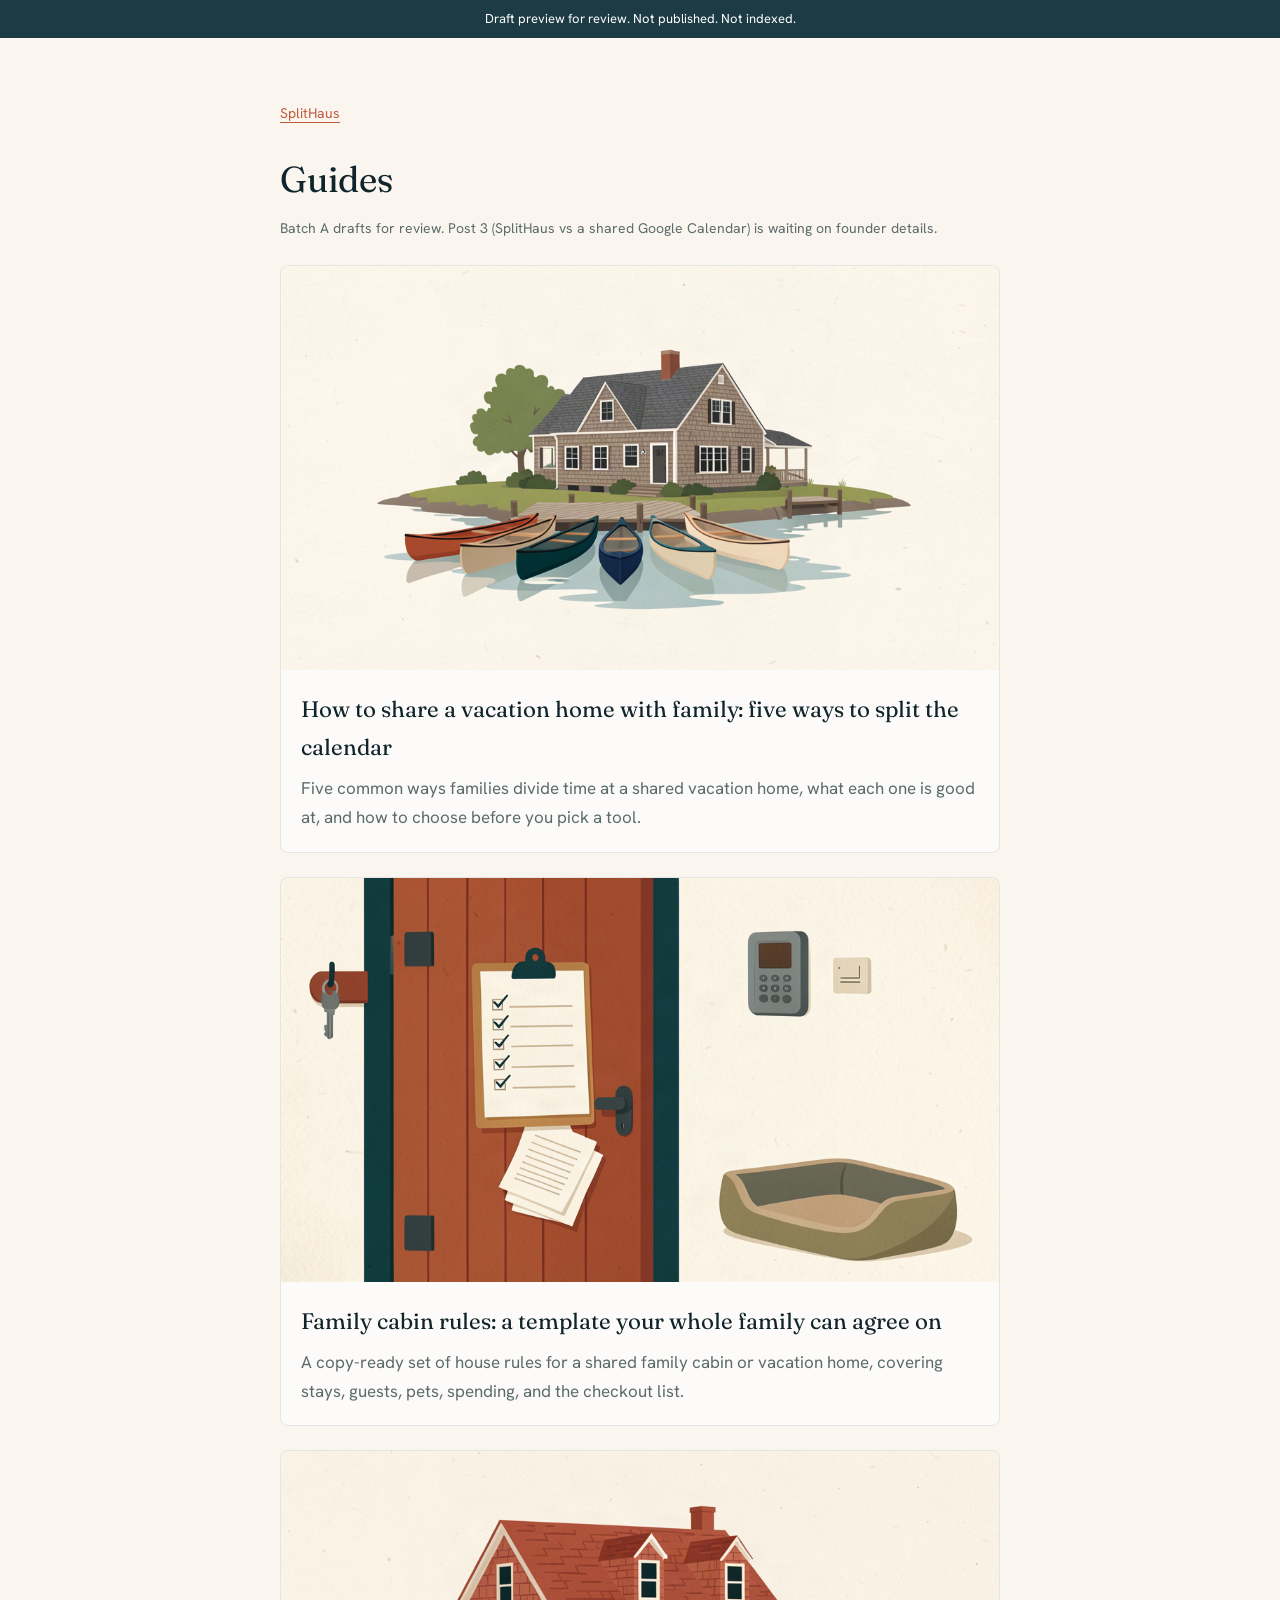
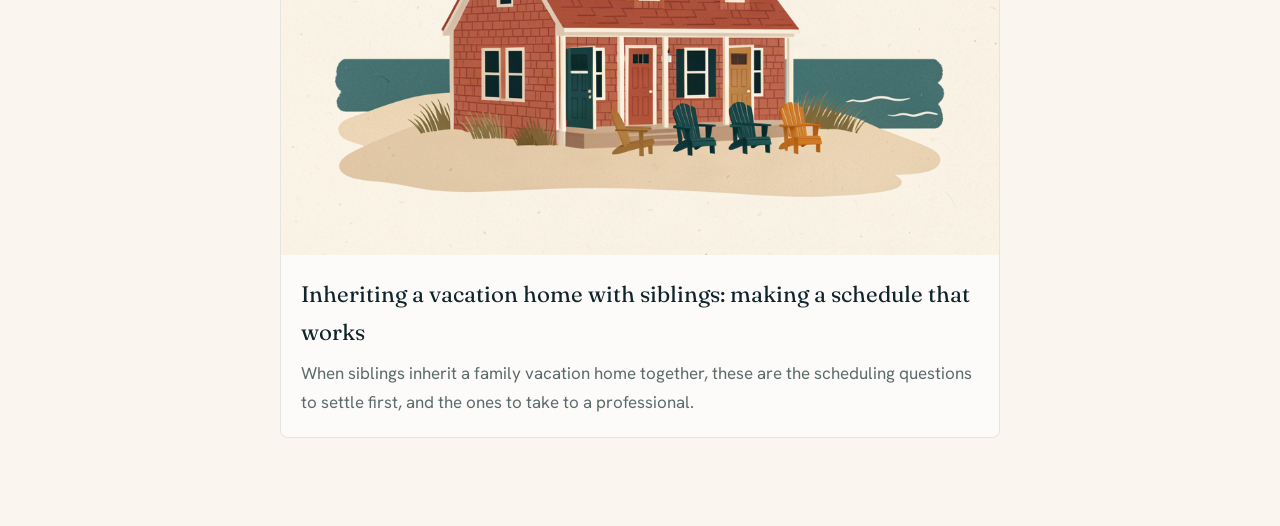
==== index.html @ 4cf1fadf "Replace hero image on post 1: lake house with canoes, no color grid" ====
<!doctype html><html lang="en"><head><meta charset="utf-8"><meta name="viewport" content="width=device-width,initial-scale=1">
<title>SplitHaus Guides (index) | draft preview</title><meta name="description" content="Draft preview of SplitHaus guides."><meta name="robots" content="noindex,nofollow"><link rel="preconnect" href="https://fonts.googleapis.com"><link href="https://fonts.googleapis.com/css2?family=Fraunces:opsz@9..144&family=Hanken+Grotesk:wght@400;600&display=swap" rel="stylesheet"><link rel="stylesheet" href="style.css"></head>
<body><div class="banner">Draft preview for review. Not published. Not indexed.</div><main class="wrap"><nav class="crumb"><a href="https://www.splithaus.com/">SplitHaus</a></nav><h1>Guides</h1><p class="meta">Batch A drafts for review. Post 3 (SplitHaus vs a shared Google Calendar) is waiting on founder details.</p><a class="card" href="how-to-share-a-vacation-home-with-family/"><img src="images/share.png" alt="A lake house with a dock and canoes on calm water"><div><h2>How to share a vacation home with family: five ways to split the calendar</h2><p>Five common ways families divide time at a shared vacation home, what each one is good at, and how to choose before you pick a tool.</p></div></a><a class="card" href="family-cabin-rules-template/"><img src="images/rules.png" alt="A cabin door with a checklist, a key, and a pet bed"><div><h2>Family cabin rules: a template your whole family can agree on</h2><p>A copy-ready set of house rules for a shared family cabin or vacation home, covering stays, guests, pets, spending, and the checkout list.</p></div></a><a class="card" href="inheriting-a-vacation-home-with-siblings/"><img src="images/siblings.png" alt="A beach house with three doors and a row of chairs facing the sea"><div><h2>Inheriting a vacation home with siblings: making a schedule that works</h2><p>When siblings inherit a family vacation home together, these are the scheduling questions to settle first, and the ones to take to a professional.</p></div></a></main></body></html>
---- style.css ----
:root{--cream:#faf6ef;--navy:#10242b;--teal:#1c3b44;--terra:#c05c3e;--sand:#d8cab0;--muted:#5b6b6b}
*{box-sizing:border-box}body{margin:0;background:var(--cream);color:var(--navy);font:17px/1.7 "Hanken Grotesk",-apple-system,BlinkMacSystemFont,"Segoe UI",sans-serif}
.banner{background:var(--teal);color:#fff;font-size:13px;text-align:center;padding:8px 12px}
.wrap{max-width:48rem;margin:0 auto;padding:64px 24px}
a{color:var(--terra);text-underline-offset:4px}a:hover{color:#d4775b}
nav.crumb{font-size:14px;margin-bottom:32px}nav.crumb span{margin:0 8px;color:var(--muted)}
h1{font-family:"Fraunces",Georgia,serif;font-weight:400;font-size:2.25rem;line-height:1.2;margin:0}
.meta{margin-top:16px;font-size:14px;color:var(--muted)}
figure{margin:32px 0}figure img{width:100%;height:auto;border-radius:8px;display:block}
.short{margin:0 0 40px;border:1px solid rgba(16,36,43,.1);background:rgba(255,255,255,.6);border-radius:8px;padding:20px}
.short p.l{margin:0;font-size:13px;font-weight:600;letter-spacing:.05em;text-transform:uppercase;color:var(--muted)}.short p.a{margin:8px 0 0}
.body{color:var(--muted)}.body h2{font-family:"Fraunces",Georgia,serif;font-weight:400;color:var(--navy);font-size:1.6rem;margin:48px 0 12px}
.body h3{color:var(--navy);font-size:1.15rem;margin:32px 0 8px}.body strong{color:var(--navy)}
table{border-collapse:collapse;width:100%;font-size:15px;margin:24px 0}th,td{border-bottom:1px solid rgba(16,36,43,.12);padding:10px 8px;text-align:left;vertical-align:top}th{color:var(--navy)}
footer{margin-top:64px;border-top:1px solid rgba(16,36,43,.1);padding-top:24px;font-size:14px}
.card{display:block;border:1px solid rgba(16,36,43,.1);background:rgba(255,255,255,.6);border-radius:8px;padding:0;margin:24px 0;text-decoration:none;color:var(--navy);overflow:hidden}
.card img{width:100%;display:block}.card div{padding:20px}.card h2{font-family:"Fraunces",Georgia,serif;font-weight:400;margin:0 0 8px;font-size:1.4rem}.card p{margin:0;color:var(--muted)}
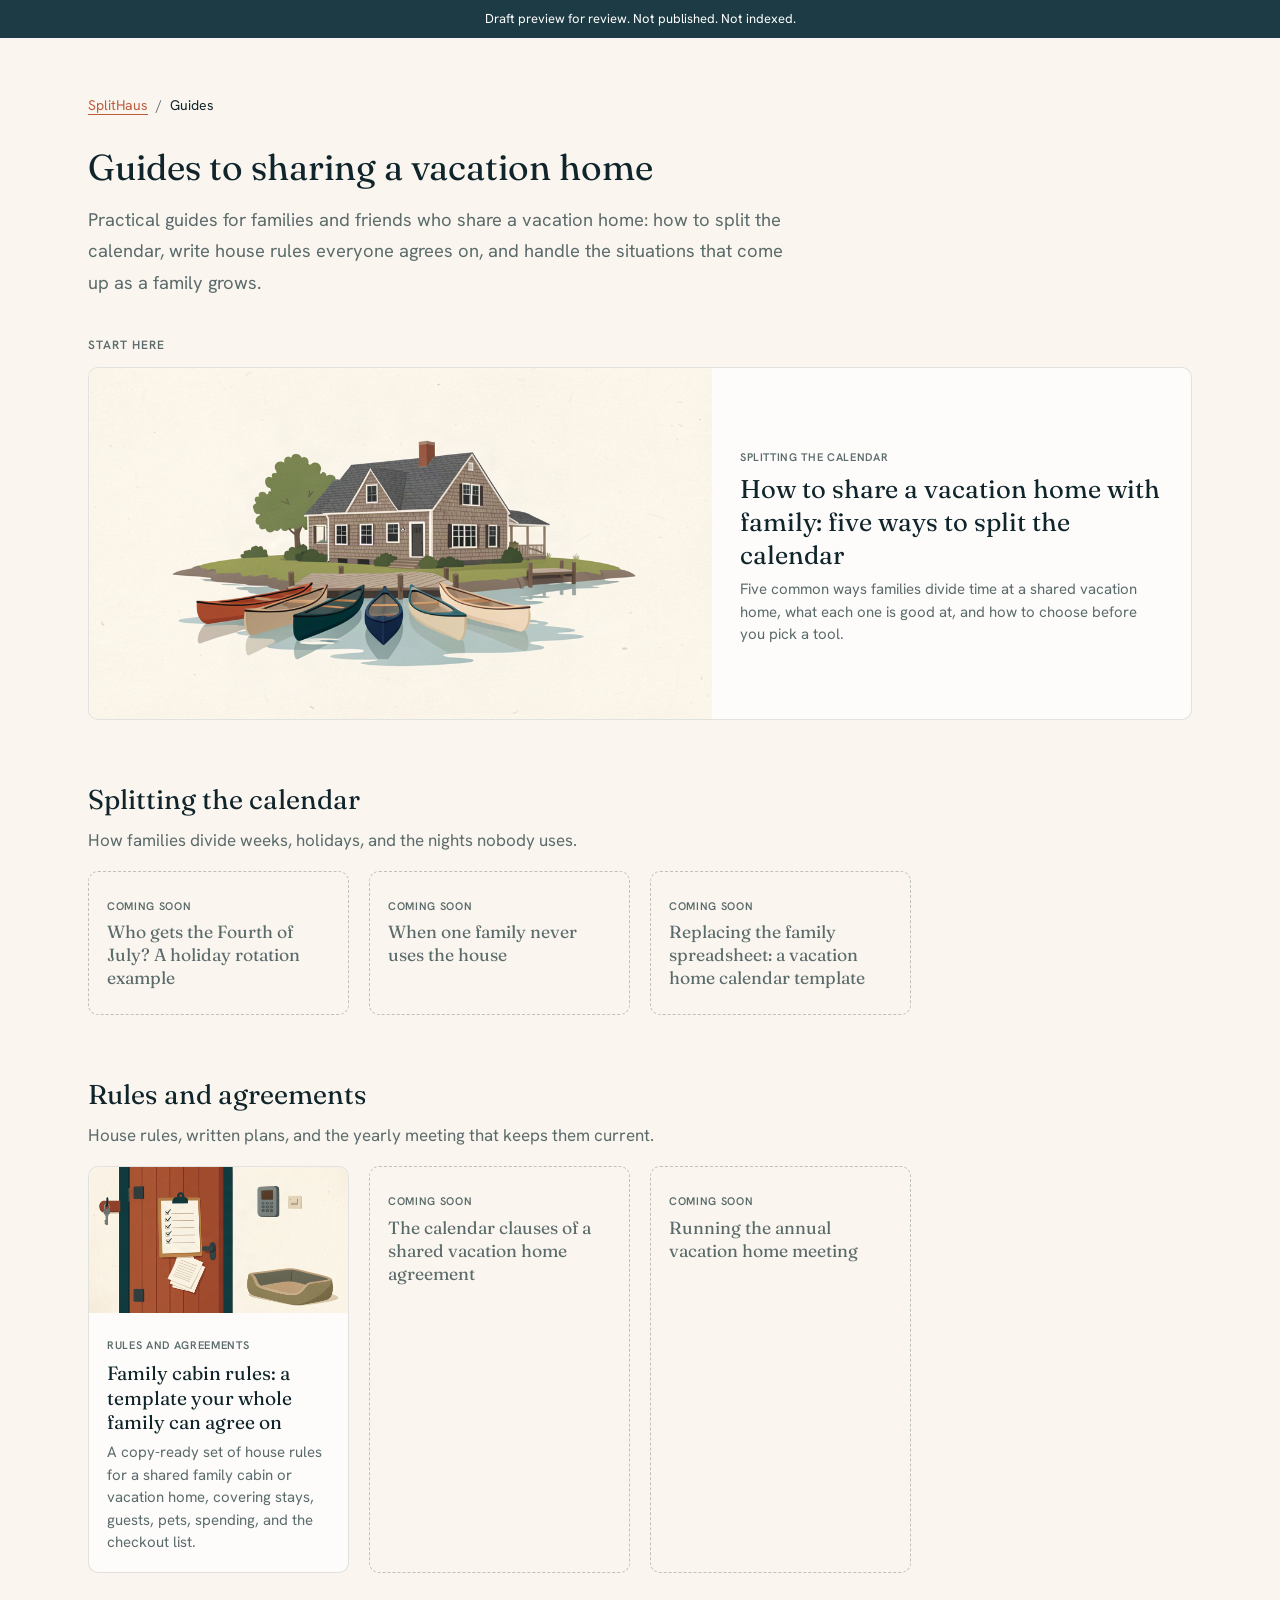
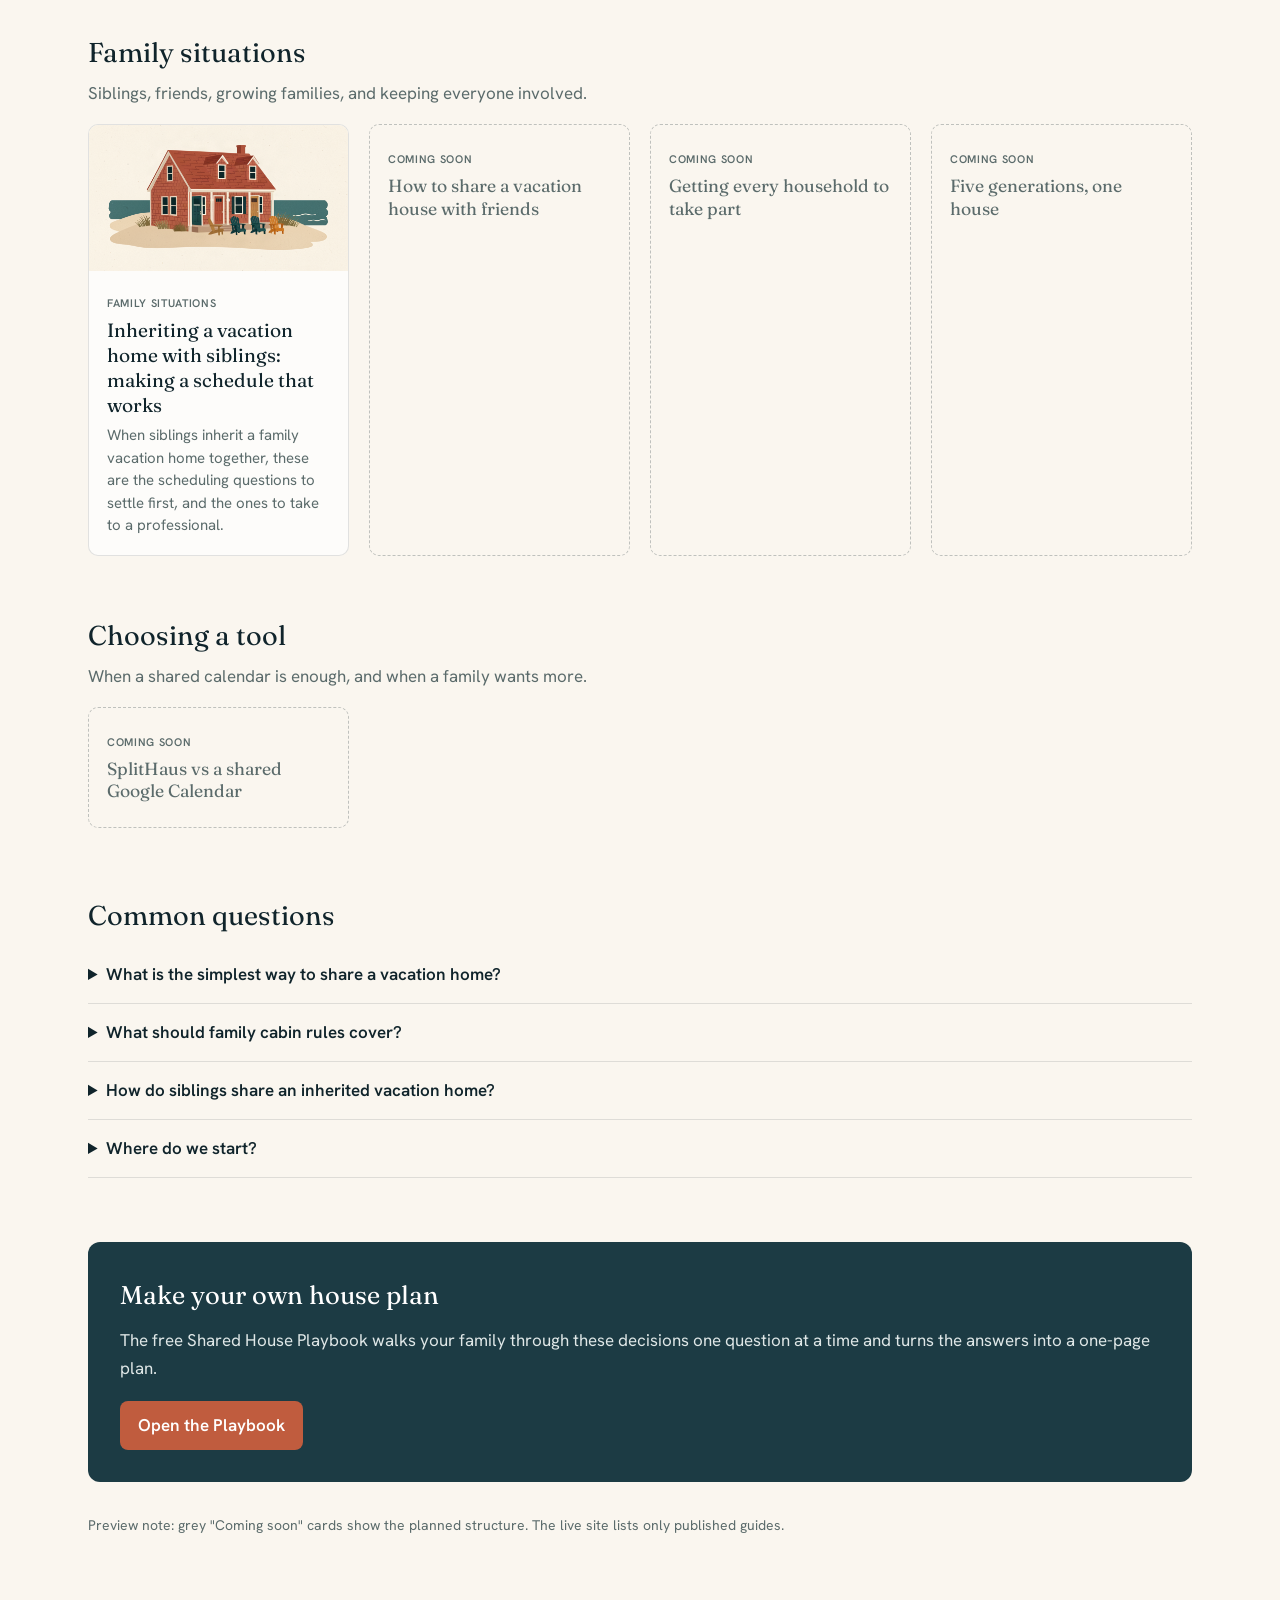
==== commit f6f2b922: "Guides hub layout: start here, topic card grids, FAQ, CTA; article TOC and related guides" ====
--- a/index.html
+++ b/index.html
@@ -1,3 +1 @@
-<!doctype html><html lang="en"><head><meta charset="utf-8"><meta name="viewport" content="width=device-width,initial-scale=1">
-<title>SplitHaus Guides (index) | draft preview</title><meta name="description" content="Draft preview of SplitHaus guides."><meta name="robots" content="noindex,nofollow"><link rel="preconnect" href="https://fonts.googleapis.com"><link href="https://fonts.googleapis.com/css2?family=Fraunces:opsz@9..144&family=Hanken+Grotesk:wght@400;600&display=swap" rel="stylesheet"><link rel="stylesheet" href="style.css"></head>
-<body><div class="banner">Draft preview for review. Not published. Not indexed.</div><main class="wrap"><nav class="crumb"><a href="https://www.splithaus.com/">SplitHaus</a></nav><h1>Guides</h1><p class="meta">Batch A drafts for review. Post 3 (SplitHaus vs a shared Google Calendar) is waiting on founder details.</p><a class="card" href="how-to-share-a-vacation-home-with-family/"><img src="images/share.png" alt="A lake house with a dock and canoes on calm water"><div><h2>How to share a vacation home with family: five ways to split the calendar</h2><p>Five common ways families divide time at a shared vacation home, what each one is good at, and how to choose before you pick a tool.</p></div></a><a class="card" href="family-cabin-rules-template/"><img src="images/rules.png" alt="A cabin door with a checklist, a key, and a pet bed"><div><h2>Family cabin rules: a template your whole family can agree on</h2><p>A copy-ready set of house rules for a shared family cabin or vacation home, covering stays, guests, pets, spending, and the checkout list.</p></div></a><a class="card" href="inheriting-a-vacation-home-with-siblings/"><img src="images/siblings.png" alt="A beach house with three doors and a row of chairs facing the sea"><div><h2>Inheriting a vacation home with siblings: making a schedule that works</h2><p>When siblings inherit a family vacation home together, these are the scheduling questions to settle first, and the ones to take to a professional.</p></div></a></main></body></html>+<!doctype html><html lang="en"><head><meta charset="utf-8"><meta name="viewport" content="width=device-width,initial-scale=1"><title>Guides to sharing a vacation home | SplitHaus</title><meta name="description" content="Practical guides for families who share a vacation home: splitting the calendar, house rules, and family situations."><meta name="robots" content="noindex,nofollow"><link rel="preconnect" href="https://fonts.googleapis.com"><link href="https://fonts.googleapis.com/css2?family=Fraunces:opsz@9..144&family=Hanken+Grotesk:wght@400;600&display=swap" rel="stylesheet"><link rel="stylesheet" href="style.css"></head><body><div class="banner">Draft preview for review. Not published. Not indexed.</div><main class="wrap wide"><nav class="crumb" aria-label="Breadcrumb"><a href="https://www.splithaus.com/">SplitHaus</a><span>/</span>Guides</nav><h1>Guides to sharing a vacation home</h1><p class="lead">Practical guides for families and friends who share a vacation home: how to split the calendar, write house rules everyone agrees on, and handle the situations that come up as a family grows.</p><section class="topic" style="margin-top:36px"><p class="label">Start here</p><a class="card feature" href="how-to-share-a-vacation-home-with-family/"><img src="images/share.png" alt="A lake house with a dock and canoes on calm water" loading="lazy"><div class="t"><span class="pill">Splitting the calendar</span><h3>How to share a vacation home with family: five ways to split the calendar</h3><p>Five common ways families divide time at a shared vacation home, what each one is good at, and how to choose before you pick a tool.</p></div></a></section><section class="topic" id="calendar"><h2>Splitting the calendar</h2><p class="d">How families divide weeks, holidays, and the nights nobody uses.</p><div class="grid"><div class="card soon"><div class="t"><span class="pill">Coming soon</span><h3>Who gets the Fourth of July? A holiday rotation example</h3></div></div><div class="card soon"><div class="t"><span class="pill">Coming soon</span><h3>When one family never uses the house</h3></div></div><div class="card soon"><div class="t"><span class="pill">Coming soon</span><h3>Replacing the family spreadsheet: a vacation home calendar template</h3></div></div></div></section><section class="topic" id="rules"><h2>Rules and agreements</h2><p class="d">House rules, written plans, and the yearly meeting that keeps them current.</p><div class="grid"><a class="card" href="family-cabin-rules-template/"><img src="images/rules.png" alt="A cabin door with a checklist, a key, and a pet bed" loading="lazy"><div class="t"><span class="pill">Rules and agreements</span><h3>Family cabin rules: a template your whole family can agree on</h3><p>A copy-ready set of house rules for a shared family cabin or vacation home, covering stays, guests, pets, spending, and the checkout list.</p></div></a><div class="card soon"><div class="t"><span class="pill">Coming soon</span><h3>The calendar clauses of a shared vacation home agreement</h3></div></div><div class="card soon"><div class="t"><span class="pill">Coming soon</span><h3>Running the annual vacation home meeting</h3></div></div></div></section><section class="topic" id="family"><h2>Family situations</h2><p class="d">Siblings, friends, growing families, and keeping everyone involved.</p><div class="grid"><a class="card" href="inheriting-a-vacation-home-with-siblings/"><img src="images/siblings.png" alt="A beach house with three doors and a row of chairs facing the sea" loading="lazy"><div class="t"><span class="pill">Family situations</span><h3>Inheriting a vacation home with siblings: making a schedule that works</h3><p>When siblings inherit a family vacation home together, these are the scheduling questions to settle first, and the ones to take to a professional.</p></div></a><div class="card soon"><div class="t"><span class="pill">Coming soon</span><h3>How to share a vacation house with friends</h3></div></div><div class="card soon"><div class="t"><span class="pill">Coming soon</span><h3>Getting every household to take part</h3></div></div><div class="card soon"><div class="t"><span class="pill">Coming soon</span><h3>Five generations, one house</h3></div></div></div></section><section class="topic" id="tools"><h2>Choosing a tool</h2><p class="d">When a shared calendar is enough, and when a family wants more.</p><div class="grid"><div class="card soon"><div class="t"><span class="pill">Coming soon</span><h3>SplitHaus vs a shared Google Calendar</h3></div></div></div></section><section class="faq"><h2>Common questions</h2><details><summary>What is the simplest way to share a vacation home?</summary><p>For two or three groups, a rotation of equal blocks with a release date for unused time is the easiest to explain and keep track of. <a href="how-to-share-a-vacation-home-with-family/">Five ways to split the calendar</a></p></details><details><summary>What should family cabin rules cover?</summary><p>How many people can stay, guests and pets, what anyone can spend without asking, the checkout list, and how the rules change. <a href="family-cabin-rules-template/">The family cabin rules template</a></p></details><details><summary>How do siblings share an inherited vacation home?</summary><p>Agree who shares it, how much time each household gets, how holidays work, and who looks after the house. Take ownership and tax questions to a professional. <a href="inheriting-a-vacation-home-with-siblings/">Inheriting a vacation home with siblings</a></p></details><details><summary>Where do we start?</summary><p>Answer a few questions together and write the answers down. The free Shared House Playbook walks you through them one at a time. <a href="https://www.splithaus.com/playbook">Open the Shared House Playbook</a></p></details></section><section class="cta"><h2>Make your own house plan</h2><p>The free Shared House Playbook walks your family through these decisions one question at a time and turns the answers into a one-page plan.</p><a class="btn" href="https://www.splithaus.com/playbook">Open the Playbook</a></section><p class="meta" style="margin-top:32px">Preview note: grey "Coming soon" cards show the planned structure. The live site lists only published guides.</p></main></body></html>
--- a/style.css
+++ b/style.css
@@ -1,18 +1,38 @@
 
-:root{--cream:#faf6ef;--navy:#10242b;--teal:#1c3b44;--terra:#c05c3e;--sand:#d8cab0;--muted:#5b6b6b}
+:root{--cream:#faf6ef;--navy:#10242b;--teal:#1c3b44;--terra:#c05c3e;--sand:#d8cab0;--muted:#5b6b6b;--line:rgba(16,36,43,.12)}
 *{box-sizing:border-box}body{margin:0;background:var(--cream);color:var(--navy);font:17px/1.7 "Hanken Grotesk",-apple-system,BlinkMacSystemFont,"Segoe UI",sans-serif}
 .banner{background:var(--teal);color:#fff;font-size:13px;text-align:center;padding:8px 12px}
-.wrap{max-width:48rem;margin:0 auto;padding:64px 24px}
+.wrap{max-width:48rem;margin:0 auto;padding:56px 24px}.wide{max-width:72rem}
 a{color:var(--terra);text-underline-offset:4px}a:hover{color:#d4775b}
-nav.crumb{font-size:14px;margin-bottom:32px}nav.crumb span{margin:0 8px;color:var(--muted)}
+nav.crumb{font-size:14px;margin-bottom:28px}nav.crumb span{margin:0 8px;color:var(--muted)}
 h1{font-family:"Fraunces",Georgia,serif;font-weight:400;font-size:2.25rem;line-height:1.2;margin:0}
-.meta{margin-top:16px;font-size:14px;color:var(--muted)}
-figure{margin:32px 0}figure img{width:100%;height:auto;border-radius:8px;display:block}
-.short{margin:0 0 40px;border:1px solid rgba(16,36,43,.1);background:rgba(255,255,255,.6);border-radius:8px;padding:20px}
-.short p.l{margin:0;font-size:13px;font-weight:600;letter-spacing:.05em;text-transform:uppercase;color:var(--muted)}.short p.a{margin:8px 0 0}
-.body{color:var(--muted)}.body h2{font-family:"Fraunces",Georgia,serif;font-weight:400;color:var(--navy);font-size:1.6rem;margin:48px 0 12px}
-.body h3{color:var(--navy);font-size:1.15rem;margin:32px 0 8px}.body strong{color:var(--navy)}
-table{border-collapse:collapse;width:100%;font-size:15px;margin:24px 0}th,td{border-bottom:1px solid rgba(16,36,43,.12);padding:10px 8px;text-align:left;vertical-align:top}th{color:var(--navy)}
-footer{margin-top:64px;border-top:1px solid rgba(16,36,43,.1);padding-top:24px;font-size:14px}
-.card{display:block;border:1px solid rgba(16,36,43,.1);background:rgba(255,255,255,.6);border-radius:8px;padding:0;margin:24px 0;text-decoration:none;color:var(--navy);overflow:hidden}
-.card img{width:100%;display:block}.card div{padding:20px}.card h2{font-family:"Fraunces",Georgia,serif;font-weight:400;margin:0 0 8px;font-size:1.4rem}.card p{margin:0;color:var(--muted)}
+.lead{font-size:1.15rem;color:var(--muted);max-width:44rem;margin:16px 0 0}
+.meta{margin-top:14px;font-size:14px;color:var(--muted)}
+figure{margin:28px 0}figure img{width:100%;height:auto;border-radius:8px;display:block}
+.short{margin:0 0 28px;border:1px solid var(--line);background:rgba(255,255,255,.6);border-radius:8px;padding:20px}
+.label{margin:0;font-size:12px;font-weight:600;letter-spacing:.08em;text-transform:uppercase;color:var(--muted)}
+.short p.a{margin:8px 0 0}
+.toc{margin:0 0 36px;border-left:3px solid var(--sand);padding:4px 0 4px 18px}.toc ol{margin:8px 0 0;padding-left:20px;font-size:15px}.toc li{margin:2px 0}
+.body{color:var(--muted)}.body h2{font-family:"Fraunces",Georgia,serif;font-weight:400;color:var(--navy);font-size:1.6rem;margin:44px 0 12px;scroll-margin-top:16px}
+.body h3{color:var(--navy);font-size:1.15rem;margin:28px 0 8px}.body strong{color:var(--navy)}
+table{border-collapse:collapse;width:100%;font-size:15px;margin:24px 0}th,td{border-bottom:1px solid var(--line);padding:10px 8px;text-align:left;vertical-align:top}th{color:var(--navy)}
+.grid{display:grid;align-items:stretch;grid-template-columns:repeat(auto-fill,minmax(260px,1fr));gap:20px;margin:16px 0 0}
+.card{display:flex;flex-direction:column;border:1px solid var(--line);background:rgba(255,255,255,.65);border-radius:10px;overflow:hidden;text-decoration:none;color:var(--navy)}
+a.card:hover{border-color:var(--terra)}
+.card img{width:100%;aspect-ratio:16/9;object-fit:cover;display:block}
+.card .ph{display:block;aspect-ratio:16/9;background:repeating-linear-gradient(135deg,#efe8db 0 12px,#f4eee4 12px 24px)}
+.card div.t{padding:16px 18px 18px}.card h3{font-family:"Fraunces",Georgia,serif;font-weight:400;font-size:1.2rem;line-height:1.3;margin:0 0 6px}
+.card p{margin:0;font-size:15px;color:var(--muted);line-height:1.5}
+.card.soon{background:transparent;border:1px dashed rgba(16,36,43,.25);box-shadow:none}.card.soon div.t{padding:18px}.card.soon h3{color:var(--muted);font-size:1.1rem}.pill{display:inline-block;font-size:11px;font-weight:600;letter-spacing:.06em;text-transform:uppercase;color:var(--muted);margin-bottom:6px}
+.card.feature{display:grid;grid-template-columns:1.3fr 1fr;margin-top:12px}
+.card.feature img{height:100%;aspect-ratio:auto;min-height:280px}.card.feature div.t{padding:28px;align-self:center}.card.feature h3{font-size:1.6rem}
+@media(max-width:760px){.card.feature{grid-template-columns:1fr}.card.feature img{min-height:0;aspect-ratio:16/9}}
+section.topic{margin-top:56px}section.topic h2{font-family:"Fraunces",Georgia,serif;font-weight:400;font-size:1.7rem;margin:0}
+section.topic p.d{margin:4px 0 0;color:var(--muted)}
+.faq{margin-top:64px}.faq h2{font-family:"Fraunces",Georgia,serif;font-weight:400;font-size:1.7rem;margin:0 0 8px}
+.faq details{border-bottom:1px solid var(--line);padding:14px 0}.faq summary{cursor:pointer;font-weight:600}.faq p{margin:8px 0 0;color:var(--muted)}
+.cta{margin-top:64px;background:var(--teal);color:#fff;border-radius:12px;padding:32px}.cta h2{font-family:"Fraunces",Georgia,serif;font-weight:400;margin:0 0 8px;font-size:1.6rem}
+.cta p{margin:0 0 18px;color:#dfe7e7}.btn{display:inline-block;background:var(--terra);color:#fff;text-decoration:none;padding:10px 18px;border-radius:8px;font-weight:600}.btn:hover{color:#fff;background:#d4775b}
+.related{margin-top:56px;border-top:1px solid var(--line);padding-top:28px}.related h2{font-family:"Fraunces",Georgia,serif;font-weight:400;font-size:1.5rem;margin:0}
+.part{font-size:14px;color:var(--muted);margin:0 0 18px}
+footer.f{margin-top:40px;font-size:14px}
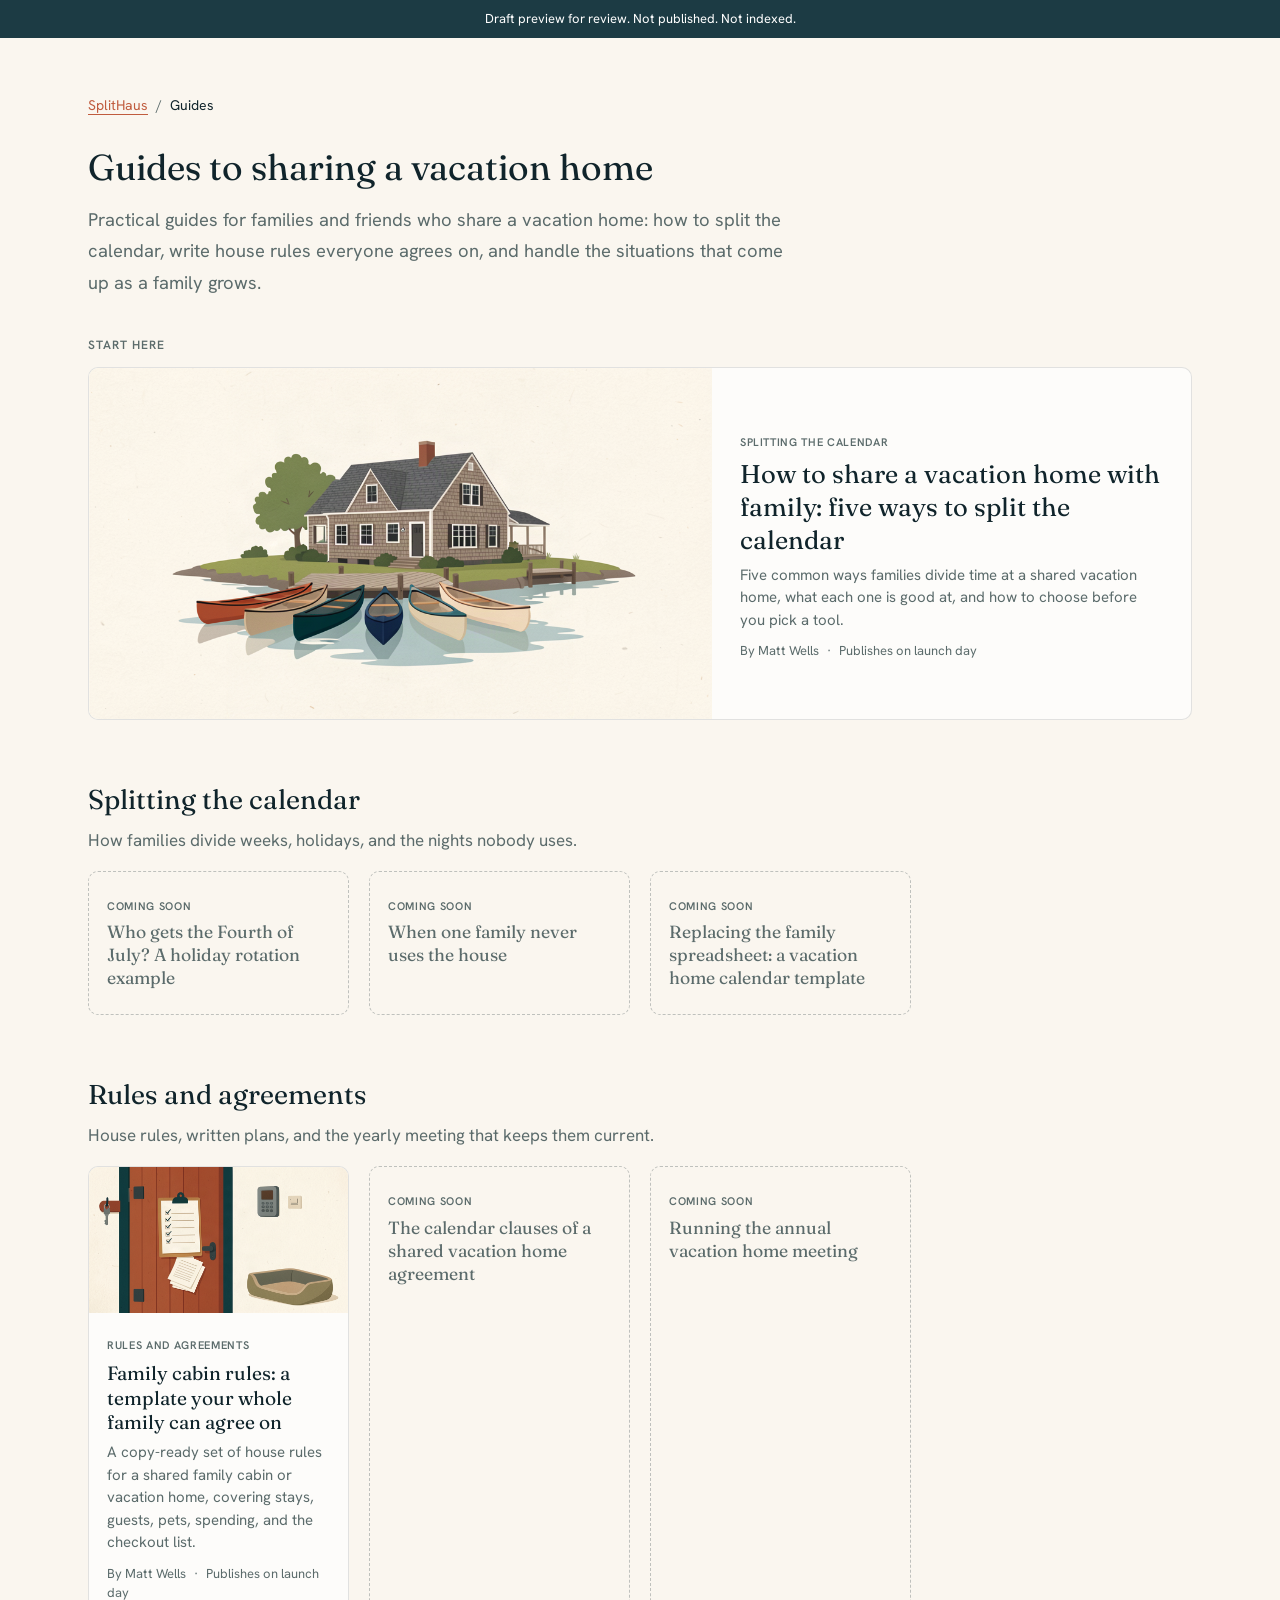
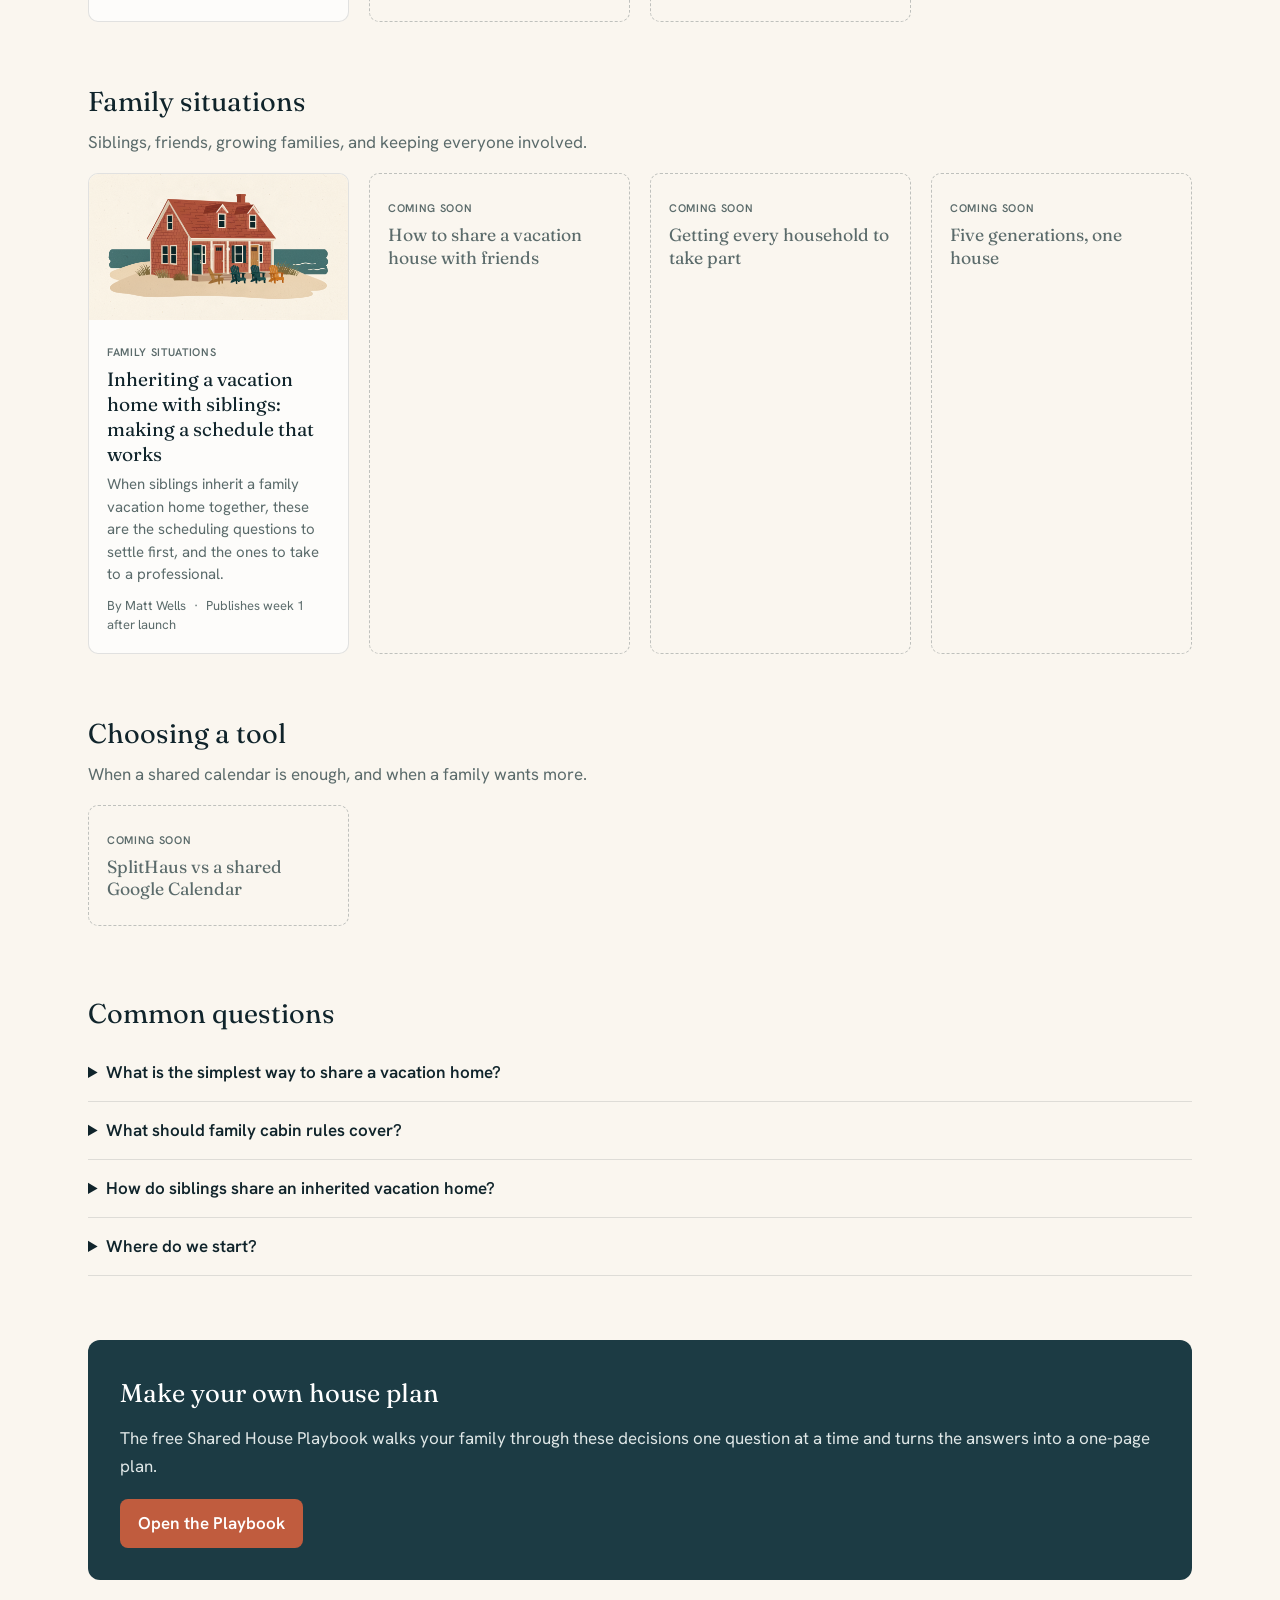
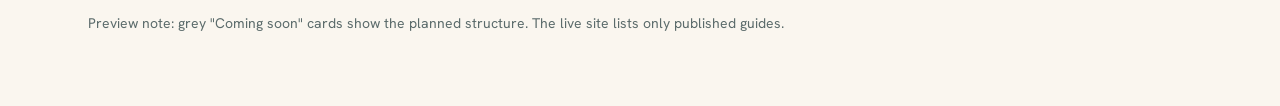
==== commit 00606202: "Author byline on every card and article, plus About the author block" ====
--- a/index.html
+++ b/index.html
@@ -1 +1 @@
-<!doctype html><html lang="en"><head><meta charset="utf-8"><meta name="viewport" content="width=device-width,initial-scale=1"><title>Guides to sharing a vacation home | SplitHaus</title><meta name="description" content="Practical guides for families who share a vacation home: splitting the calendar, house rules, and family situations."><meta name="robots" content="noindex,nofollow"><link rel="preconnect" href="https://fonts.googleapis.com"><link href="https://fonts.googleapis.com/css2?family=Fraunces:opsz@9..144&family=Hanken+Grotesk:wght@400;600&display=swap" rel="stylesheet"><link rel="stylesheet" href="style.css"></head><body><div class="banner">Draft preview for review. Not published. Not indexed.</div><main class="wrap wide"><nav class="crumb" aria-label="Breadcrumb"><a href="https://www.splithaus.com/">SplitHaus</a><span>/</span>Guides</nav><h1>Guides to sharing a vacation home</h1><p class="lead">Practical guides for families and friends who share a vacation home: how to split the calendar, write house rules everyone agrees on, and handle the situations that come up as a family grows.</p><section class="topic" style="margin-top:36px"><p class="label">Start here</p><a class="card feature" href="how-to-share-a-vacation-home-with-family/"><img src="images/share.png" alt="A lake house with a dock and canoes on calm water" loading="lazy"><div class="t"><span class="pill">Splitting the calendar</span><h3>How to share a vacation home with family: five ways to split the calendar</h3><p>Five common ways families divide time at a shared vacation home, what each one is good at, and how to choose before you pick a tool.</p></div></a></section><section class="topic" id="calendar"><h2>Splitting the calendar</h2><p class="d">How families divide weeks, holidays, and the nights nobody uses.</p><div class="grid"><div class="card soon"><div class="t"><span class="pill">Coming soon</span><h3>Who gets the Fourth of July? A holiday rotation example</h3></div></div><div class="card soon"><div class="t"><span class="pill">Coming soon</span><h3>When one family never uses the house</h3></div></div><div class="card soon"><div class="t"><span class="pill">Coming soon</span><h3>Replacing the family spreadsheet: a vacation home calendar template</h3></div></div></div></section><section class="topic" id="rules"><h2>Rules and agreements</h2><p class="d">House rules, written plans, and the yearly meeting that keeps them current.</p><div class="grid"><a class="card" href="family-cabin-rules-template/"><img src="images/rules.png" alt="A cabin door with a checklist, a key, and a pet bed" loading="lazy"><div class="t"><span class="pill">Rules and agreements</span><h3>Family cabin rules: a template your whole family can agree on</h3><p>A copy-ready set of house rules for a shared family cabin or vacation home, covering stays, guests, pets, spending, and the checkout list.</p></div></a><div class="card soon"><div class="t"><span class="pill">Coming soon</span><h3>The calendar clauses of a shared vacation home agreement</h3></div></div><div class="card soon"><div class="t"><span class="pill">Coming soon</span><h3>Running the annual vacation home meeting</h3></div></div></div></section><section class="topic" id="family"><h2>Family situations</h2><p class="d">Siblings, friends, growing families, and keeping everyone involved.</p><div class="grid"><a class="card" href="inheriting-a-vacation-home-with-siblings/"><img src="images/siblings.png" alt="A beach house with three doors and a row of chairs facing the sea" loading="lazy"><div class="t"><span class="pill">Family situations</span><h3>Inheriting a vacation home with siblings: making a schedule that works</h3><p>When siblings inherit a family vacation home together, these are the scheduling questions to settle first, and the ones to take to a professional.</p></div></a><div class="card soon"><div class="t"><span class="pill">Coming soon</span><h3>How to share a vacation house with friends</h3></div></div><div class="card soon"><div class="t"><span class="pill">Coming soon</span><h3>Getting every household to take part</h3></div></div><div class="card soon"><div class="t"><span class="pill">Coming soon</span><h3>Five generations, one house</h3></div></div></div></section><section class="topic" id="tools"><h2>Choosing a tool</h2><p class="d">When a shared calendar is enough, and when a family wants more.</p><div class="grid"><div class="card soon"><div class="t"><span class="pill">Coming soon</span><h3>SplitHaus vs a shared Google Calendar</h3></div></div></div></section><section class="faq"><h2>Common questions</h2><details><summary>What is the simplest way to share a vacation home?</summary><p>For two or three groups, a rotation of equal blocks with a release date for unused time is the easiest to explain and keep track of. <a href="how-to-share-a-vacation-home-with-family/">Five ways to split the calendar</a></p></details><details><summary>What should family cabin rules cover?</summary><p>How many people can stay, guests and pets, what anyone can spend without asking, the checkout list, and how the rules change. <a href="family-cabin-rules-template/">The family cabin rules template</a></p></details><details><summary>How do siblings share an inherited vacation home?</summary><p>Agree who shares it, how much time each household gets, how holidays work, and who looks after the house. Take ownership and tax questions to a professional. <a href="inheriting-a-vacation-home-with-siblings/">Inheriting a vacation home with siblings</a></p></details><details><summary>Where do we start?</summary><p>Answer a few questions together and write the answers down. The free Shared House Playbook walks you through them one at a time. <a href="https://www.splithaus.com/playbook">Open the Shared House Playbook</a></p></details></section><section class="cta"><h2>Make your own house plan</h2><p>The free Shared House Playbook walks your family through these decisions one question at a time and turns the answers into a one-page plan.</p><a class="btn" href="https://www.splithaus.com/playbook">Open the Playbook</a></section><p class="meta" style="margin-top:32px">Preview note: grey "Coming soon" cards show the planned structure. The live site lists only published guides.</p></main></body></html>+<!doctype html><html lang="en"><head><meta charset="utf-8"><meta name="viewport" content="width=device-width,initial-scale=1"><title>Guides to sharing a vacation home | SplitHaus</title><meta name="description" content="Practical guides for families who share a vacation home: splitting the calendar, house rules, and family situations."><meta name="robots" content="noindex,nofollow"><link rel="preconnect" href="https://fonts.googleapis.com"><link href="https://fonts.googleapis.com/css2?family=Fraunces:opsz@9..144&family=Hanken+Grotesk:wght@400;600&display=swap" rel="stylesheet"><link rel="stylesheet" href="style.css"></head><body><div class="banner">Draft preview for review. Not published. Not indexed.</div><main class="wrap wide"><nav class="crumb" aria-label="Breadcrumb"><a href="https://www.splithaus.com/">SplitHaus</a><span>/</span>Guides</nav><h1>Guides to sharing a vacation home</h1><p class="lead">Practical guides for families and friends who share a vacation home: how to split the calendar, write house rules everyone agrees on, and handle the situations that come up as a family grows.</p><section class="topic" style="margin-top:36px"><p class="label">Start here</p><a class="card feature" href="how-to-share-a-vacation-home-with-family/"><img src="images/share.png" alt="A lake house with a dock and canoes on calm water" loading="lazy"><div class="t"><span class="pill">Splitting the calendar</span><h3>How to share a vacation home with family: five ways to split the calendar</h3><p>Five common ways families divide time at a shared vacation home, what each one is good at, and how to choose before you pick a tool.</p><p class="by">By Matt Wells<span style="margin:0 8px">&middot;</span>Publishes on launch day</p></div></a></section><section class="topic" id="calendar"><h2>Splitting the calendar</h2><p class="d">How families divide weeks, holidays, and the nights nobody uses.</p><div class="grid"><div class="card soon"><div class="t"><span class="pill">Coming soon</span><h3>Who gets the Fourth of July? A holiday rotation example</h3></div></div><div class="card soon"><div class="t"><span class="pill">Coming soon</span><h3>When one family never uses the house</h3></div></div><div class="card soon"><div class="t"><span class="pill">Coming soon</span><h3>Replacing the family spreadsheet: a vacation home calendar template</h3></div></div></div></section><section class="topic" id="rules"><h2>Rules and agreements</h2><p class="d">House rules, written plans, and the yearly meeting that keeps them current.</p><div class="grid"><a class="card" href="family-cabin-rules-template/"><img src="images/rules.png" alt="A cabin door with a checklist, a key, and a pet bed" loading="lazy"><div class="t"><span class="pill">Rules and agreements</span><h3>Family cabin rules: a template your whole family can agree on</h3><p>A copy-ready set of house rules for a shared family cabin or vacation home, covering stays, guests, pets, spending, and the checkout list.</p><p class="by">By Matt Wells<span style="margin:0 8px">&middot;</span>Publishes on launch day</p></div></a><div class="card soon"><div class="t"><span class="pill">Coming soon</span><h3>The calendar clauses of a shared vacation home agreement</h3></div></div><div class="card soon"><div class="t"><span class="pill">Coming soon</span><h3>Running the annual vacation home meeting</h3></div></div></div></section><section class="topic" id="family"><h2>Family situations</h2><p class="d">Siblings, friends, growing families, and keeping everyone involved.</p><div class="grid"><a class="card" href="inheriting-a-vacation-home-with-siblings/"><img src="images/siblings.png" alt="A beach house with three doors and a row of chairs facing the sea" loading="lazy"><div class="t"><span class="pill">Family situations</span><h3>Inheriting a vacation home with siblings: making a schedule that works</h3><p>When siblings inherit a family vacation home together, these are the scheduling questions to settle first, and the ones to take to a professional.</p><p class="by">By Matt Wells<span style="margin:0 8px">&middot;</span>Publishes week 1 after launch</p></div></a><div class="card soon"><div class="t"><span class="pill">Coming soon</span><h3>How to share a vacation house with friends</h3></div></div><div class="card soon"><div class="t"><span class="pill">Coming soon</span><h3>Getting every household to take part</h3></div></div><div class="card soon"><div class="t"><span class="pill">Coming soon</span><h3>Five generations, one house</h3></div></div></div></section><section class="topic" id="tools"><h2>Choosing a tool</h2><p class="d">When a shared calendar is enough, and when a family wants more.</p><div class="grid"><div class="card soon"><div class="t"><span class="pill">Coming soon</span><h3>SplitHaus vs a shared Google Calendar</h3></div></div></div></section><section class="faq"><h2>Common questions</h2><details><summary>What is the simplest way to share a vacation home?</summary><p>For two or three groups, a rotation of equal blocks with a release date for unused time is the easiest to explain and keep track of. <a href="how-to-share-a-vacation-home-with-family/">Five ways to split the calendar</a></p></details><details><summary>What should family cabin rules cover?</summary><p>How many people can stay, guests and pets, what anyone can spend without asking, the checkout list, and how the rules change. <a href="family-cabin-rules-template/">The family cabin rules template</a></p></details><details><summary>How do siblings share an inherited vacation home?</summary><p>Agree who shares it, how much time each household gets, how holidays work, and who looks after the house. Take ownership and tax questions to a professional. <a href="inheriting-a-vacation-home-with-siblings/">Inheriting a vacation home with siblings</a></p></details><details><summary>Where do we start?</summary><p>Answer a few questions together and write the answers down. The free Shared House Playbook walks you through them one at a time. <a href="https://www.splithaus.com/playbook">Open the Shared House Playbook</a></p></details></section><section class="cta"><h2>Make your own house plan</h2><p>The free Shared House Playbook walks your family through these decisions one question at a time and turns the answers into a one-page plan.</p><a class="btn" href="https://www.splithaus.com/playbook">Open the Playbook</a></section><p class="meta" style="margin-top:32px">Preview note: grey "Coming soon" cards show the planned structure. The live site lists only published guides.</p></main></body></html>
--- a/style.css
+++ b/style.css
@@ -35,4 +35,7 @@
 .cta p{margin:0 0 18px;color:#dfe7e7}.btn{display:inline-block;background:var(--terra);color:#fff;text-decoration:none;padding:10px 18px;border-radius:8px;font-weight:600}.btn:hover{color:#fff;background:#d4775b}
 .related{margin-top:56px;border-top:1px solid var(--line);padding-top:28px}.related h2{font-family:"Fraunces",Georgia,serif;font-weight:400;font-size:1.5rem;margin:0}
 .part{font-size:14px;color:var(--muted);margin:0 0 18px}
+
+.card p.by{margin-top:10px;font-size:13px;color:var(--muted)}
+.author{margin-top:48px;border-top:1px solid var(--line);padding-top:20px}.author p{margin:4px 0 0}
 footer.f{margin-top:40px;font-size:14px}
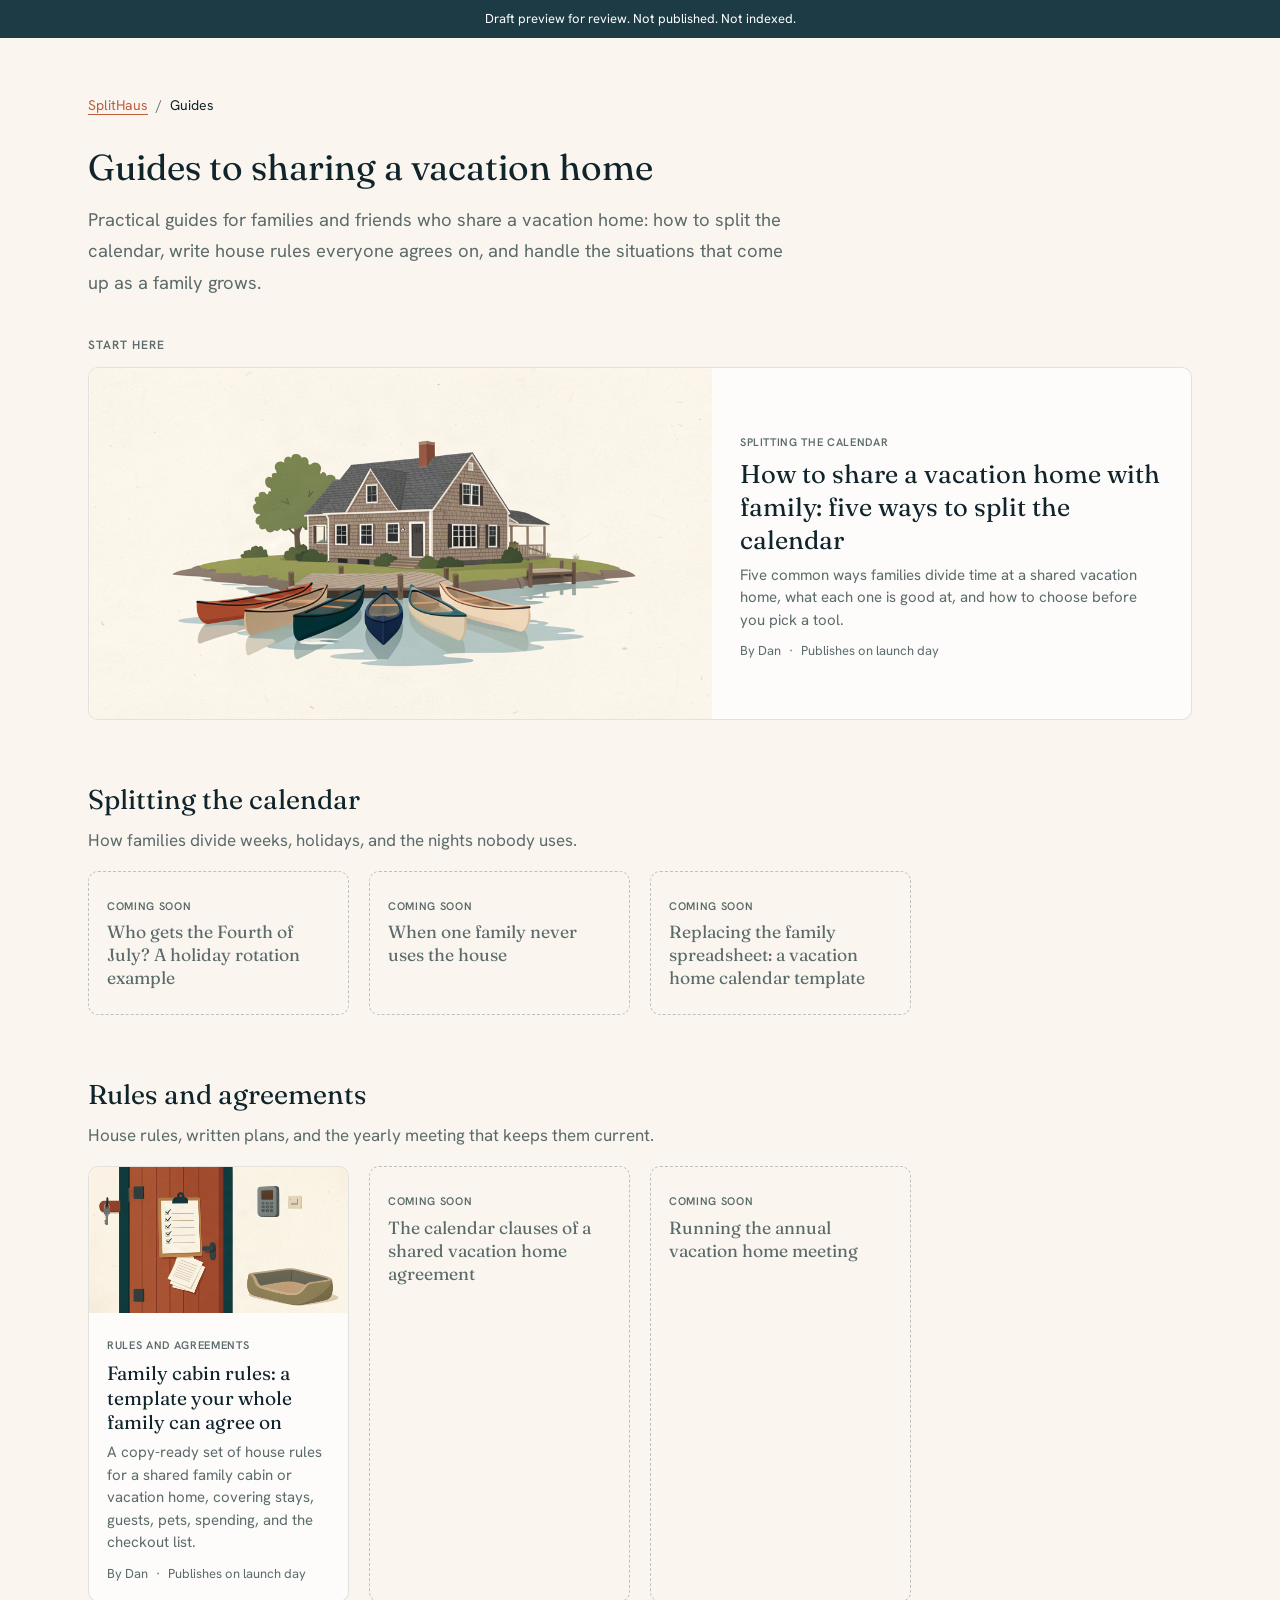
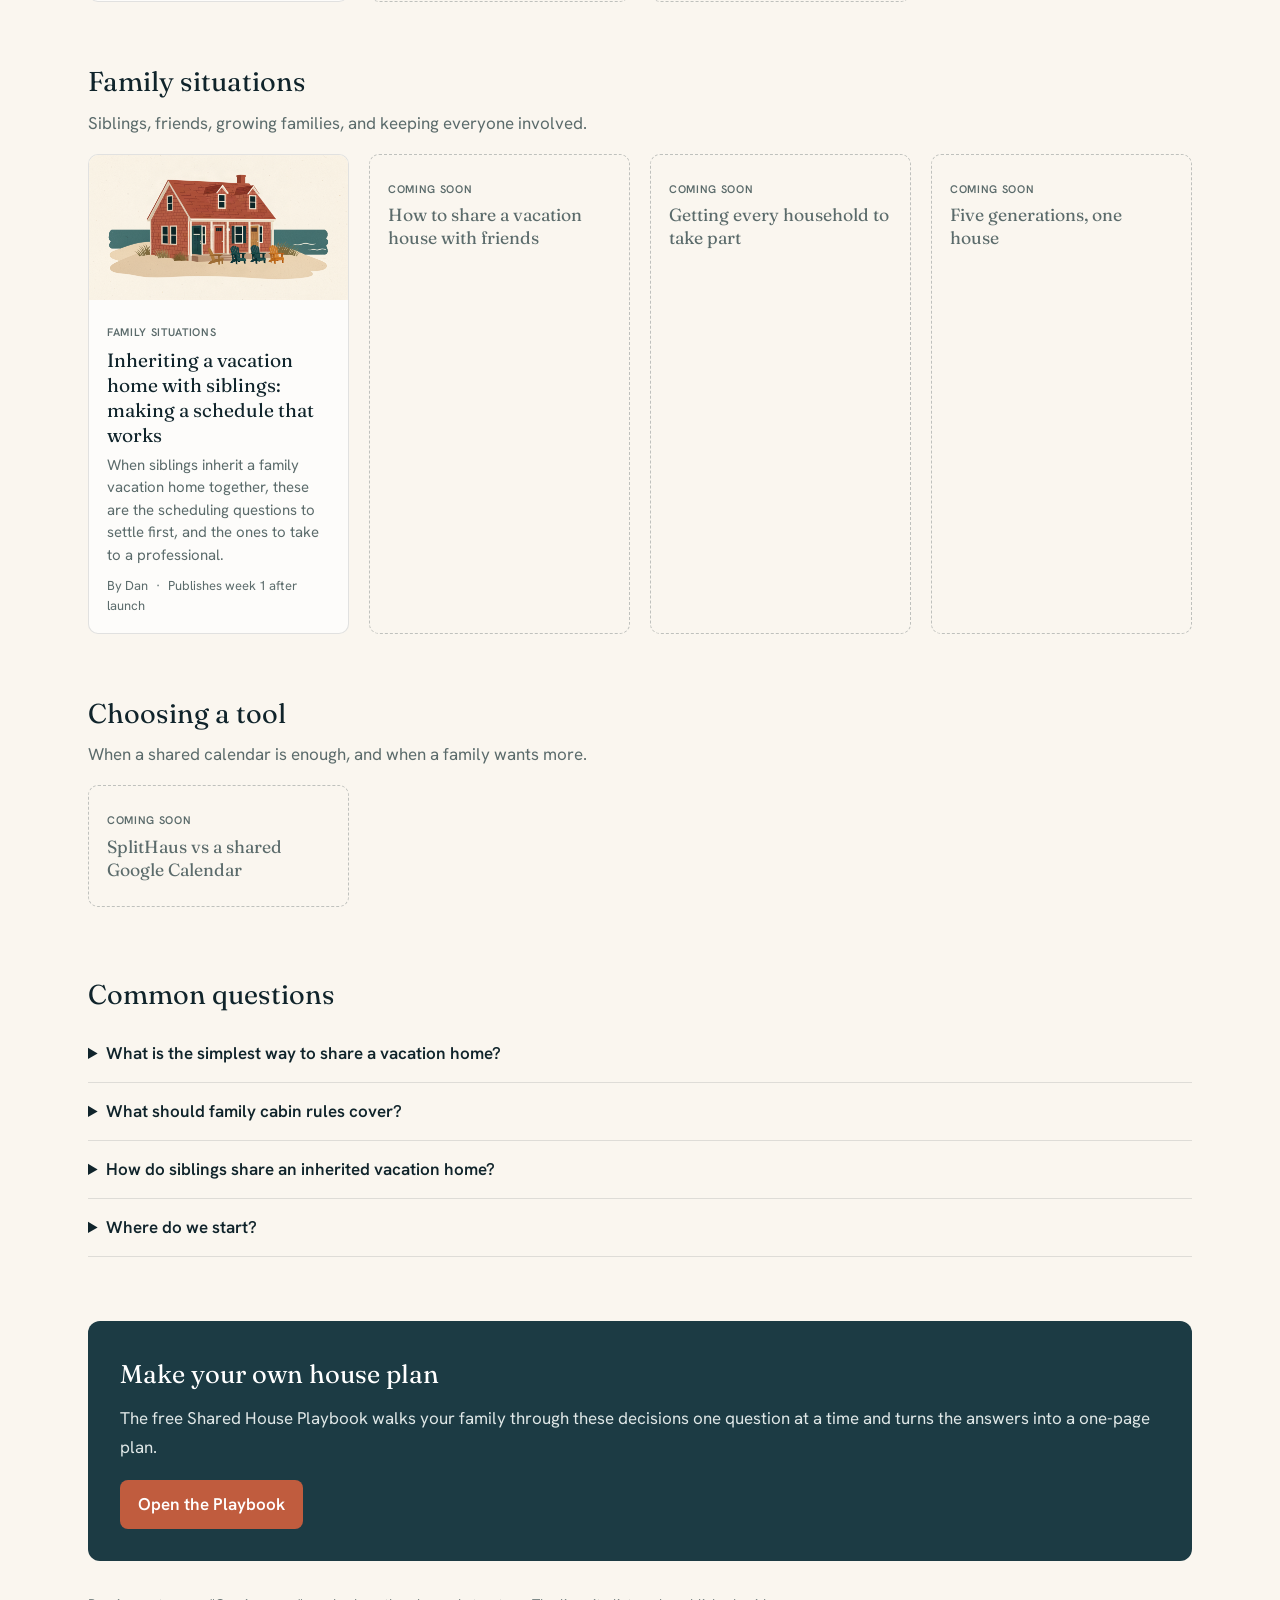
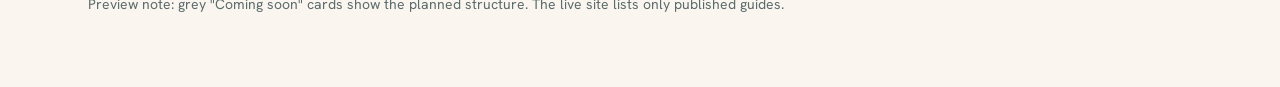
==== commit d1e99f1a: "Byline: every article is by Dan" ====
--- a/index.html
+++ b/index.html
@@ -1 +1 @@
-<!doctype html><html lang="en"><head><meta charset="utf-8"><meta name="viewport" content="width=device-width,initial-scale=1"><title>Guides to sharing a vacation home | SplitHaus</title><meta name="description" content="Practical guides for families who share a vacation home: splitting the calendar, house rules, and family situations."><meta name="robots" content="noindex,nofollow"><link rel="preconnect" href="https://fonts.googleapis.com"><link href="https://fonts.googleapis.com/css2?family=Fraunces:opsz@9..144&family=Hanken+Grotesk:wght@400;600&display=swap" rel="stylesheet"><link rel="stylesheet" href="style.css"></head><body><div class="banner">Draft preview for review. Not published. Not indexed.</div><main class="wrap wide"><nav class="crumb" aria-label="Breadcrumb"><a href="https://www.splithaus.com/">SplitHaus</a><span>/</span>Guides</nav><h1>Guides to sharing a vacation home</h1><p class="lead">Practical guides for families and friends who share a vacation home: how to split the calendar, write house rules everyone agrees on, and handle the situations that come up as a family grows.</p><section class="topic" style="margin-top:36px"><p class="label">Start here</p><a class="card feature" href="how-to-share-a-vacation-home-with-family/"><img src="images/share.png" alt="A lake house with a dock and canoes on calm water" loading="lazy"><div class="t"><span class="pill">Splitting the calendar</span><h3>How to share a vacation home with family: five ways to split the calendar</h3><p>Five common ways families divide time at a shared vacation home, what each one is good at, and how to choose before you pick a tool.</p><p class="by">By Matt Wells<span style="margin:0 8px">&middot;</span>Publishes on launch day</p></div></a></section><section class="topic" id="calendar"><h2>Splitting the calendar</h2><p class="d">How families divide weeks, holidays, and the nights nobody uses.</p><div class="grid"><div class="card soon"><div class="t"><span class="pill">Coming soon</span><h3>Who gets the Fourth of July? A holiday rotation example</h3></div></div><div class="card soon"><div class="t"><span class="pill">Coming soon</span><h3>When one family never uses the house</h3></div></div><div class="card soon"><div class="t"><span class="pill">Coming soon</span><h3>Replacing the family spreadsheet: a vacation home calendar template</h3></div></div></div></section><section class="topic" id="rules"><h2>Rules and agreements</h2><p class="d">House rules, written plans, and the yearly meeting that keeps them current.</p><div class="grid"><a class="card" href="family-cabin-rules-template/"><img src="images/rules.png" alt="A cabin door with a checklist, a key, and a pet bed" loading="lazy"><div class="t"><span class="pill">Rules and agreements</span><h3>Family cabin rules: a template your whole family can agree on</h3><p>A copy-ready set of house rules for a shared family cabin or vacation home, covering stays, guests, pets, spending, and the checkout list.</p><p class="by">By Matt Wells<span style="margin:0 8px">&middot;</span>Publishes on launch day</p></div></a><div class="card soon"><div class="t"><span class="pill">Coming soon</span><h3>The calendar clauses of a shared vacation home agreement</h3></div></div><div class="card soon"><div class="t"><span class="pill">Coming soon</span><h3>Running the annual vacation home meeting</h3></div></div></div></section><section class="topic" id="family"><h2>Family situations</h2><p class="d">Siblings, friends, growing families, and keeping everyone involved.</p><div class="grid"><a class="card" href="inheriting-a-vacation-home-with-siblings/"><img src="images/siblings.png" alt="A beach house with three doors and a row of chairs facing the sea" loading="lazy"><div class="t"><span class="pill">Family situations</span><h3>Inheriting a vacation home with siblings: making a schedule that works</h3><p>When siblings inherit a family vacation home together, these are the scheduling questions to settle first, and the ones to take to a professional.</p><p class="by">By Matt Wells<span style="margin:0 8px">&middot;</span>Publishes week 1 after launch</p></div></a><div class="card soon"><div class="t"><span class="pill">Coming soon</span><h3>How to share a vacation house with friends</h3></div></div><div class="card soon"><div class="t"><span class="pill">Coming soon</span><h3>Getting every household to take part</h3></div></div><div class="card soon"><div class="t"><span class="pill">Coming soon</span><h3>Five generations, one house</h3></div></div></div></section><section class="topic" id="tools"><h2>Choosing a tool</h2><p class="d">When a shared calendar is enough, and when a family wants more.</p><div class="grid"><div class="card soon"><div class="t"><span class="pill">Coming soon</span><h3>SplitHaus vs a shared Google Calendar</h3></div></div></div></section><section class="faq"><h2>Common questions</h2><details><summary>What is the simplest way to share a vacation home?</summary><p>For two or three groups, a rotation of equal blocks with a release date for unused time is the easiest to explain and keep track of. <a href="how-to-share-a-vacation-home-with-family/">Five ways to split the calendar</a></p></details><details><summary>What should family cabin rules cover?</summary><p>How many people can stay, guests and pets, what anyone can spend without asking, the checkout list, and how the rules change. <a href="family-cabin-rules-template/">The family cabin rules template</a></p></details><details><summary>How do siblings share an inherited vacation home?</summary><p>Agree who shares it, how much time each household gets, how holidays work, and who looks after the house. Take ownership and tax questions to a professional. <a href="inheriting-a-vacation-home-with-siblings/">Inheriting a vacation home with siblings</a></p></details><details><summary>Where do we start?</summary><p>Answer a few questions together and write the answers down. The free Shared House Playbook walks you through them one at a time. <a href="https://www.splithaus.com/playbook">Open the Shared House Playbook</a></p></details></section><section class="cta"><h2>Make your own house plan</h2><p>The free Shared House Playbook walks your family through these decisions one question at a time and turns the answers into a one-page plan.</p><a class="btn" href="https://www.splithaus.com/playbook">Open the Playbook</a></section><p class="meta" style="margin-top:32px">Preview note: grey "Coming soon" cards show the planned structure. The live site lists only published guides.</p></main></body></html>+<!doctype html><html lang="en"><head><meta charset="utf-8"><meta name="viewport" content="width=device-width,initial-scale=1"><title>Guides to sharing a vacation home | SplitHaus</title><meta name="description" content="Practical guides for families who share a vacation home: splitting the calendar, house rules, and family situations."><meta name="robots" content="noindex,nofollow"><link rel="preconnect" href="https://fonts.googleapis.com"><link href="https://fonts.googleapis.com/css2?family=Fraunces:opsz@9..144&family=Hanken+Grotesk:wght@400;600&display=swap" rel="stylesheet"><link rel="stylesheet" href="style.css"></head><body><div class="banner">Draft preview for review. Not published. Not indexed.</div><main class="wrap wide"><nav class="crumb" aria-label="Breadcrumb"><a href="https://www.splithaus.com/">SplitHaus</a><span>/</span>Guides</nav><h1>Guides to sharing a vacation home</h1><p class="lead">Practical guides for families and friends who share a vacation home: how to split the calendar, write house rules everyone agrees on, and handle the situations that come up as a family grows.</p><section class="topic" style="margin-top:36px"><p class="label">Start here</p><a class="card feature" href="how-to-share-a-vacation-home-with-family/"><img src="images/share.png" alt="A lake house with a dock and canoes on calm water" loading="lazy"><div class="t"><span class="pill">Splitting the calendar</span><h3>How to share a vacation home with family: five ways to split the calendar</h3><p>Five common ways families divide time at a shared vacation home, what each one is good at, and how to choose before you pick a tool.</p><p class="by">By Dan<span style="margin:0 8px">&middot;</span>Publishes on launch day</p></div></a></section><section class="topic" id="calendar"><h2>Splitting the calendar</h2><p class="d">How families divide weeks, holidays, and the nights nobody uses.</p><div class="grid"><div class="card soon"><div class="t"><span class="pill">Coming soon</span><h3>Who gets the Fourth of July? A holiday rotation example</h3></div></div><div class="card soon"><div class="t"><span class="pill">Coming soon</span><h3>When one family never uses the house</h3></div></div><div class="card soon"><div class="t"><span class="pill">Coming soon</span><h3>Replacing the family spreadsheet: a vacation home calendar template</h3></div></div></div></section><section class="topic" id="rules"><h2>Rules and agreements</h2><p class="d">House rules, written plans, and the yearly meeting that keeps them current.</p><div class="grid"><a class="card" href="family-cabin-rules-template/"><img src="images/rules.png" alt="A cabin door with a checklist, a key, and a pet bed" loading="lazy"><div class="t"><span class="pill">Rules and agreements</span><h3>Family cabin rules: a template your whole family can agree on</h3><p>A copy-ready set of house rules for a shared family cabin or vacation home, covering stays, guests, pets, spending, and the checkout list.</p><p class="by">By Dan<span style="margin:0 8px">&middot;</span>Publishes on launch day</p></div></a><div class="card soon"><div class="t"><span class="pill">Coming soon</span><h3>The calendar clauses of a shared vacation home agreement</h3></div></div><div class="card soon"><div class="t"><span class="pill">Coming soon</span><h3>Running the annual vacation home meeting</h3></div></div></div></section><section class="topic" id="family"><h2>Family situations</h2><p class="d">Siblings, friends, growing families, and keeping everyone involved.</p><div class="grid"><a class="card" href="inheriting-a-vacation-home-with-siblings/"><img src="images/siblings.png" alt="A beach house with three doors and a row of chairs facing the sea" loading="lazy"><div class="t"><span class="pill">Family situations</span><h3>Inheriting a vacation home with siblings: making a schedule that works</h3><p>When siblings inherit a family vacation home together, these are the scheduling questions to settle first, and the ones to take to a professional.</p><p class="by">By Dan<span style="margin:0 8px">&middot;</span>Publishes week 1 after launch</p></div></a><div class="card soon"><div class="t"><span class="pill">Coming soon</span><h3>How to share a vacation house with friends</h3></div></div><div class="card soon"><div class="t"><span class="pill">Coming soon</span><h3>Getting every household to take part</h3></div></div><div class="card soon"><div class="t"><span class="pill">Coming soon</span><h3>Five generations, one house</h3></div></div></div></section><section class="topic" id="tools"><h2>Choosing a tool</h2><p class="d">When a shared calendar is enough, and when a family wants more.</p><div class="grid"><div class="card soon"><div class="t"><span class="pill">Coming soon</span><h3>SplitHaus vs a shared Google Calendar</h3></div></div></div></section><section class="faq"><h2>Common questions</h2><details><summary>What is the simplest way to share a vacation home?</summary><p>For two or three groups, a rotation of equal blocks with a release date for unused time is the easiest to explain and keep track of. <a href="how-to-share-a-vacation-home-with-family/">Five ways to split the calendar</a></p></details><details><summary>What should family cabin rules cover?</summary><p>How many people can stay, guests and pets, what anyone can spend without asking, the checkout list, and how the rules change. <a href="family-cabin-rules-template/">The family cabin rules template</a></p></details><details><summary>How do siblings share an inherited vacation home?</summary><p>Agree who shares it, how much time each household gets, how holidays work, and who looks after the house. Take ownership and tax questions to a professional. <a href="inheriting-a-vacation-home-with-siblings/">Inheriting a vacation home with siblings</a></p></details><details><summary>Where do we start?</summary><p>Answer a few questions together and write the answers down. The free Shared House Playbook walks you through them one at a time. <a href="https://www.splithaus.com/playbook">Open the Shared House Playbook</a></p></details></section><section class="cta"><h2>Make your own house plan</h2><p>The free Shared House Playbook walks your family through these decisions one question at a time and turns the answers into a one-page plan.</p><a class="btn" href="https://www.splithaus.com/playbook">Open the Playbook</a></section><p class="meta" style="margin-top:32px">Preview note: grey "Coming soon" cards show the planned structure. The live site lists only published guides.</p></main></body></html>
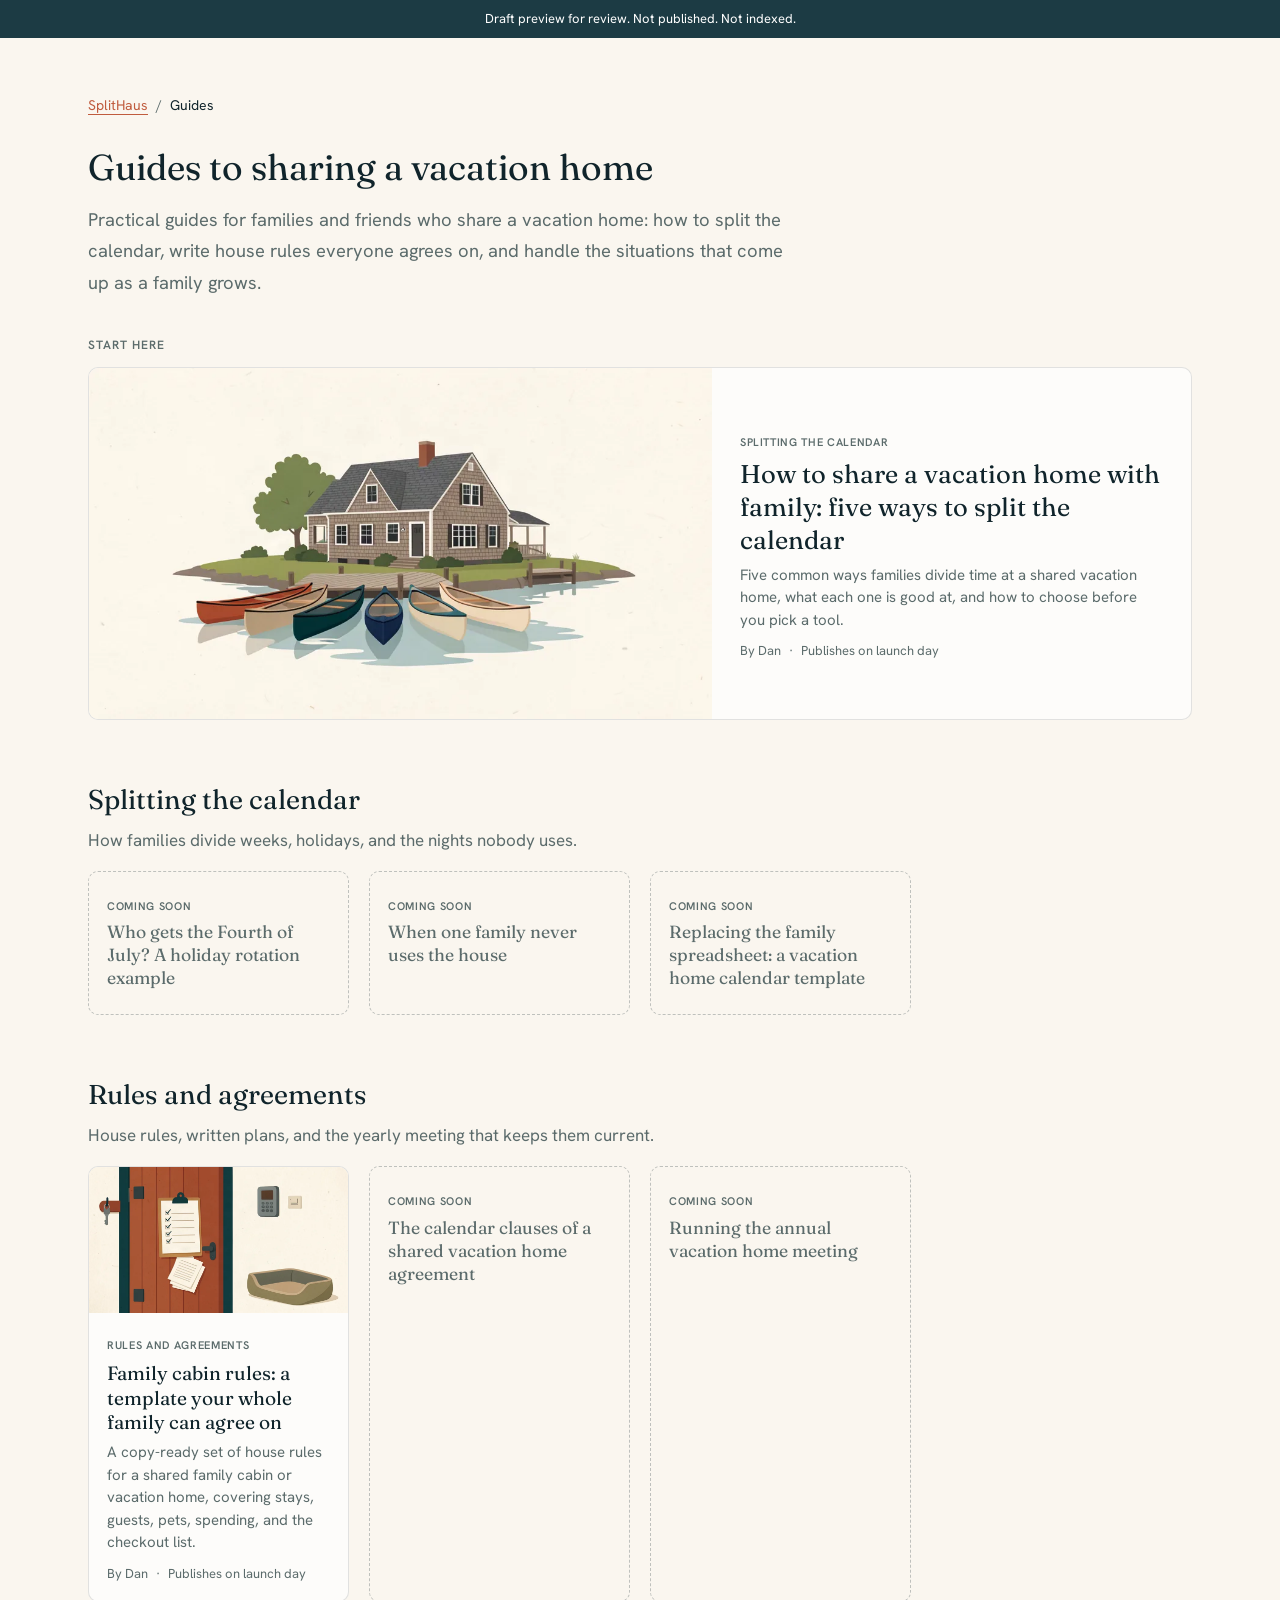
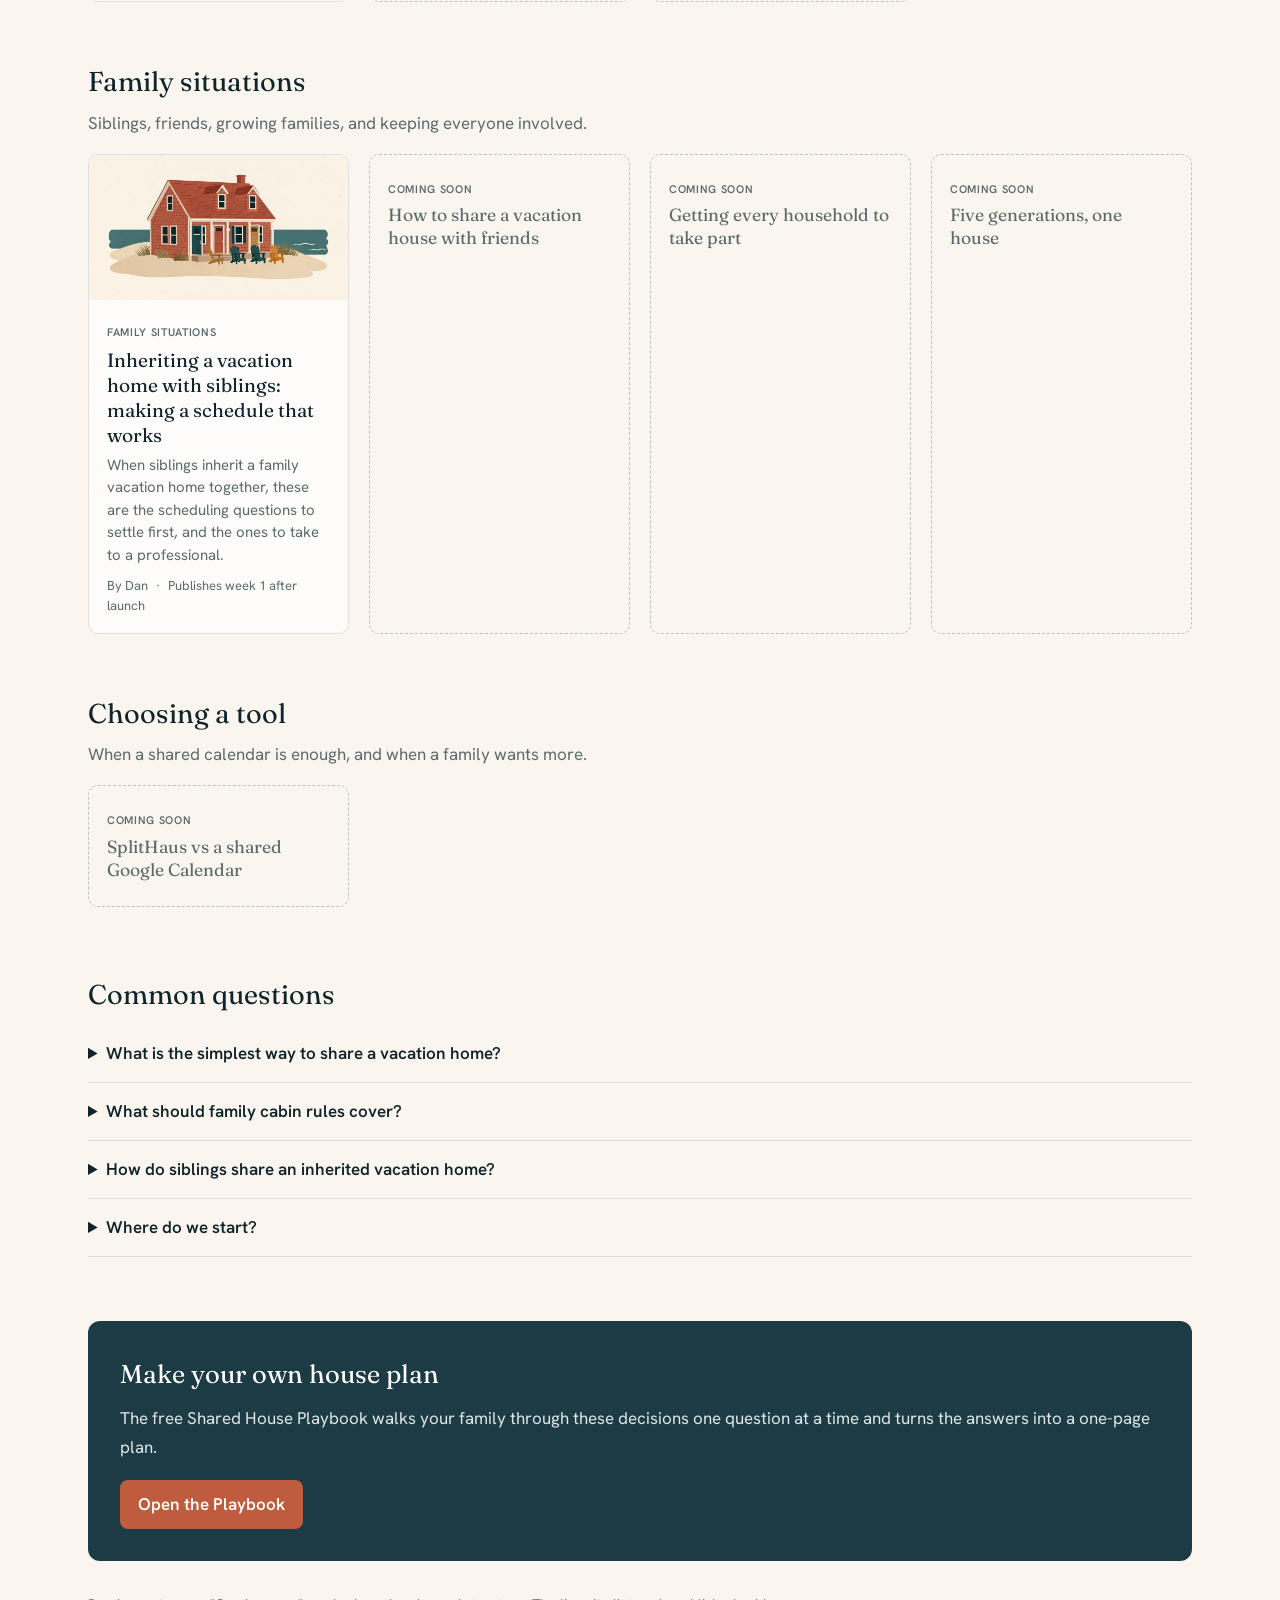
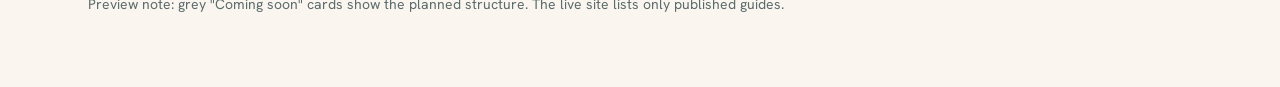
==== commit 8fb2586c: "Review fixes: remove unsupported claims and product name, WebP hero images" ====
--- a/index.html
+++ b/index.html
@@ -1 +1 @@
-<!doctype html><html lang="en"><head><meta charset="utf-8"><meta name="viewport" content="width=device-width,initial-scale=1"><title>Guides to sharing a vacation home | SplitHaus</title><meta name="description" content="Practical guides for families who share a vacation home: splitting the calendar, house rules, and family situations."><meta name="robots" content="noindex,nofollow"><link rel="preconnect" href="https://fonts.googleapis.com"><link href="https://fonts.googleapis.com/css2?family=Fraunces:opsz@9..144&family=Hanken+Grotesk:wght@400;600&display=swap" rel="stylesheet"><link rel="stylesheet" href="style.css"></head><body><div class="banner">Draft preview for review. Not published. Not indexed.</div><main class="wrap wide"><nav class="crumb" aria-label="Breadcrumb"><a href="https://www.splithaus.com/">SplitHaus</a><span>/</span>Guides</nav><h1>Guides to sharing a vacation home</h1><p class="lead">Practical guides for families and friends who share a vacation home: how to split the calendar, write house rules everyone agrees on, and handle the situations that come up as a family grows.</p><section class="topic" style="margin-top:36px"><p class="label">Start here</p><a class="card feature" href="how-to-share-a-vacation-home-with-family/"><img src="images/share.png" alt="A lake house with a dock and canoes on calm water" loading="lazy"><div class="t"><span class="pill">Splitting the calendar</span><h3>How to share a vacation home with family: five ways to split the calendar</h3><p>Five common ways families divide time at a shared vacation home, what each one is good at, and how to choose before you pick a tool.</p><p class="by">By Dan<span style="margin:0 8px">&middot;</span>Publishes on launch day</p></div></a></section><section class="topic" id="calendar"><h2>Splitting the calendar</h2><p class="d">How families divide weeks, holidays, and the nights nobody uses.</p><div class="grid"><div class="card soon"><div class="t"><span class="pill">Coming soon</span><h3>Who gets the Fourth of July? A holiday rotation example</h3></div></div><div class="card soon"><div class="t"><span class="pill">Coming soon</span><h3>When one family never uses the house</h3></div></div><div class="card soon"><div class="t"><span class="pill">Coming soon</span><h3>Replacing the family spreadsheet: a vacation home calendar template</h3></div></div></div></section><section class="topic" id="rules"><h2>Rules and agreements</h2><p class="d">House rules, written plans, and the yearly meeting that keeps them current.</p><div class="grid"><a class="card" href="family-cabin-rules-template/"><img src="images/rules.png" alt="A cabin door with a checklist, a key, and a pet bed" loading="lazy"><div class="t"><span class="pill">Rules and agreements</span><h3>Family cabin rules: a template your whole family can agree on</h3><p>A copy-ready set of house rules for a shared family cabin or vacation home, covering stays, guests, pets, spending, and the checkout list.</p><p class="by">By Dan<span style="margin:0 8px">&middot;</span>Publishes on launch day</p></div></a><div class="card soon"><div class="t"><span class="pill">Coming soon</span><h3>The calendar clauses of a shared vacation home agreement</h3></div></div><div class="card soon"><div class="t"><span class="pill">Coming soon</span><h3>Running the annual vacation home meeting</h3></div></div></div></section><section class="topic" id="family"><h2>Family situations</h2><p class="d">Siblings, friends, growing families, and keeping everyone involved.</p><div class="grid"><a class="card" href="inheriting-a-vacation-home-with-siblings/"><img src="images/siblings.png" alt="A beach house with three doors and a row of chairs facing the sea" loading="lazy"><div class="t"><span class="pill">Family situations</span><h3>Inheriting a vacation home with siblings: making a schedule that works</h3><p>When siblings inherit a family vacation home together, these are the scheduling questions to settle first, and the ones to take to a professional.</p><p class="by">By Dan<span style="margin:0 8px">&middot;</span>Publishes week 1 after launch</p></div></a><div class="card soon"><div class="t"><span class="pill">Coming soon</span><h3>How to share a vacation house with friends</h3></div></div><div class="card soon"><div class="t"><span class="pill">Coming soon</span><h3>Getting every household to take part</h3></div></div><div class="card soon"><div class="t"><span class="pill">Coming soon</span><h3>Five generations, one house</h3></div></div></div></section><section class="topic" id="tools"><h2>Choosing a tool</h2><p class="d">When a shared calendar is enough, and when a family wants more.</p><div class="grid"><div class="card soon"><div class="t"><span class="pill">Coming soon</span><h3>SplitHaus vs a shared Google Calendar</h3></div></div></div></section><section class="faq"><h2>Common questions</h2><details><summary>What is the simplest way to share a vacation home?</summary><p>For two or three groups, a rotation of equal blocks with a release date for unused time is the easiest to explain and keep track of. <a href="how-to-share-a-vacation-home-with-family/">Five ways to split the calendar</a></p></details><details><summary>What should family cabin rules cover?</summary><p>How many people can stay, guests and pets, what anyone can spend without asking, the checkout list, and how the rules change. <a href="family-cabin-rules-template/">The family cabin rules template</a></p></details><details><summary>How do siblings share an inherited vacation home?</summary><p>Agree who shares it, how much time each household gets, how holidays work, and who looks after the house. Take ownership and tax questions to a professional. <a href="inheriting-a-vacation-home-with-siblings/">Inheriting a vacation home with siblings</a></p></details><details><summary>Where do we start?</summary><p>Answer a few questions together and write the answers down. The free Shared House Playbook walks you through them one at a time. <a href="https://www.splithaus.com/playbook">Open the Shared House Playbook</a></p></details></section><section class="cta"><h2>Make your own house plan</h2><p>The free Shared House Playbook walks your family through these decisions one question at a time and turns the answers into a one-page plan.</p><a class="btn" href="https://www.splithaus.com/playbook">Open the Playbook</a></section><p class="meta" style="margin-top:32px">Preview note: grey "Coming soon" cards show the planned structure. The live site lists only published guides.</p></main></body></html>+<!doctype html><html lang="en"><head><meta charset="utf-8"><meta name="viewport" content="width=device-width,initial-scale=1"><title>Guides to sharing a vacation home | SplitHaus</title><meta name="description" content="Practical guides for families who share a vacation home: splitting the calendar, house rules, and family situations."><meta name="robots" content="noindex,nofollow"><link rel="preconnect" href="https://fonts.googleapis.com"><link href="https://fonts.googleapis.com/css2?family=Fraunces:opsz@9..144&family=Hanken+Grotesk:wght@400;600&display=swap" rel="stylesheet"><link rel="stylesheet" href="style.css"></head><body><div class="banner">Draft preview for review. Not published. Not indexed.</div><main class="wrap wide"><nav class="crumb" aria-label="Breadcrumb"><a href="https://www.splithaus.com/">SplitHaus</a><span>/</span>Guides</nav><h1>Guides to sharing a vacation home</h1><p class="lead">Practical guides for families and friends who share a vacation home: how to split the calendar, write house rules everyone agrees on, and handle the situations that come up as a family grows.</p><section class="topic" style="margin-top:36px"><p class="label">Start here</p><a class="card feature" href="how-to-share-a-vacation-home-with-family/"><img src="images/share.webp" alt="A lake house with a dock and canoes on calm water" loading="lazy"><div class="t"><span class="pill">Splitting the calendar</span><h3>How to share a vacation home with family: five ways to split the calendar</h3><p>Five common ways families divide time at a shared vacation home, what each one is good at, and how to choose before you pick a tool.</p><p class="by">By Dan<span style="margin:0 8px">&middot;</span>Publishes on launch day</p></div></a></section><section class="topic" id="calendar"><h2>Splitting the calendar</h2><p class="d">How families divide weeks, holidays, and the nights nobody uses.</p><div class="grid"><div class="card soon"><div class="t"><span class="pill">Coming soon</span><h3>Who gets the Fourth of July? A holiday rotation example</h3></div></div><div class="card soon"><div class="t"><span class="pill">Coming soon</span><h3>When one family never uses the house</h3></div></div><div class="card soon"><div class="t"><span class="pill">Coming soon</span><h3>Replacing the family spreadsheet: a vacation home calendar template</h3></div></div></div></section><section class="topic" id="rules"><h2>Rules and agreements</h2><p class="d">House rules, written plans, and the yearly meeting that keeps them current.</p><div class="grid"><a class="card" href="family-cabin-rules-template/"><img src="images/rules.webp" alt="A cabin door with a checklist, a key, and a pet bed" loading="lazy"><div class="t"><span class="pill">Rules and agreements</span><h3>Family cabin rules: a template your whole family can agree on</h3><p>A copy-ready set of house rules for a shared family cabin or vacation home, covering stays, guests, pets, spending, and the checkout list.</p><p class="by">By Dan<span style="margin:0 8px">&middot;</span>Publishes on launch day</p></div></a><div class="card soon"><div class="t"><span class="pill">Coming soon</span><h3>The calendar clauses of a shared vacation home agreement</h3></div></div><div class="card soon"><div class="t"><span class="pill">Coming soon</span><h3>Running the annual vacation home meeting</h3></div></div></div></section><section class="topic" id="family"><h2>Family situations</h2><p class="d">Siblings, friends, growing families, and keeping everyone involved.</p><div class="grid"><a class="card" href="inheriting-a-vacation-home-with-siblings/"><img src="images/siblings.webp" alt="A beach house with three doors and a row of chairs facing the sea" loading="lazy"><div class="t"><span class="pill">Family situations</span><h3>Inheriting a vacation home with siblings: making a schedule that works</h3><p>When siblings inherit a family vacation home together, these are the scheduling questions to settle first, and the ones to take to a professional.</p><p class="by">By Dan<span style="margin:0 8px">&middot;</span>Publishes week 1 after launch</p></div></a><div class="card soon"><div class="t"><span class="pill">Coming soon</span><h3>How to share a vacation house with friends</h3></div></div><div class="card soon"><div class="t"><span class="pill">Coming soon</span><h3>Getting every household to take part</h3></div></div><div class="card soon"><div class="t"><span class="pill">Coming soon</span><h3>Five generations, one house</h3></div></div></div></section><section class="topic" id="tools"><h2>Choosing a tool</h2><p class="d">When a shared calendar is enough, and when a family wants more.</p><div class="grid"><div class="card soon"><div class="t"><span class="pill">Coming soon</span><h3>SplitHaus vs a shared Google Calendar</h3></div></div></div></section><section class="faq"><h2>Common questions</h2><details><summary>What is the simplest way to share a vacation home?</summary><p>For two or three groups, a rotation of equal blocks with a release date for unused time is the easiest to explain and keep track of. <a href="how-to-share-a-vacation-home-with-family/">Five ways to split the calendar</a></p></details><details><summary>What should family cabin rules cover?</summary><p>How many people can stay, guests and pets, what anyone can spend without asking, the checkout list, and how the rules change. <a href="family-cabin-rules-template/">The family cabin rules template</a></p></details><details><summary>How do siblings share an inherited vacation home?</summary><p>Agree who shares it, how much time each household gets, how holidays work, and who looks after the house. Take ownership and tax questions to a professional. <a href="inheriting-a-vacation-home-with-siblings/">Inheriting a vacation home with siblings</a></p></details><details><summary>Where do we start?</summary><p>Answer a few questions together and write the answers down. The free Shared House Playbook walks you through them one at a time. <a href="https://www.splithaus.com/playbook">Open the Shared House Playbook</a></p></details></section><section class="cta"><h2>Make your own house plan</h2><p>The free Shared House Playbook walks your family through these decisions one question at a time and turns the answers into a one-page plan.</p><a class="btn" href="https://www.splithaus.com/playbook">Open the Playbook</a></section><p class="meta" style="margin-top:32px">Preview note: grey "Coming soon" cards show the planned structure. The live site lists only published guides.</p></main></body></html>
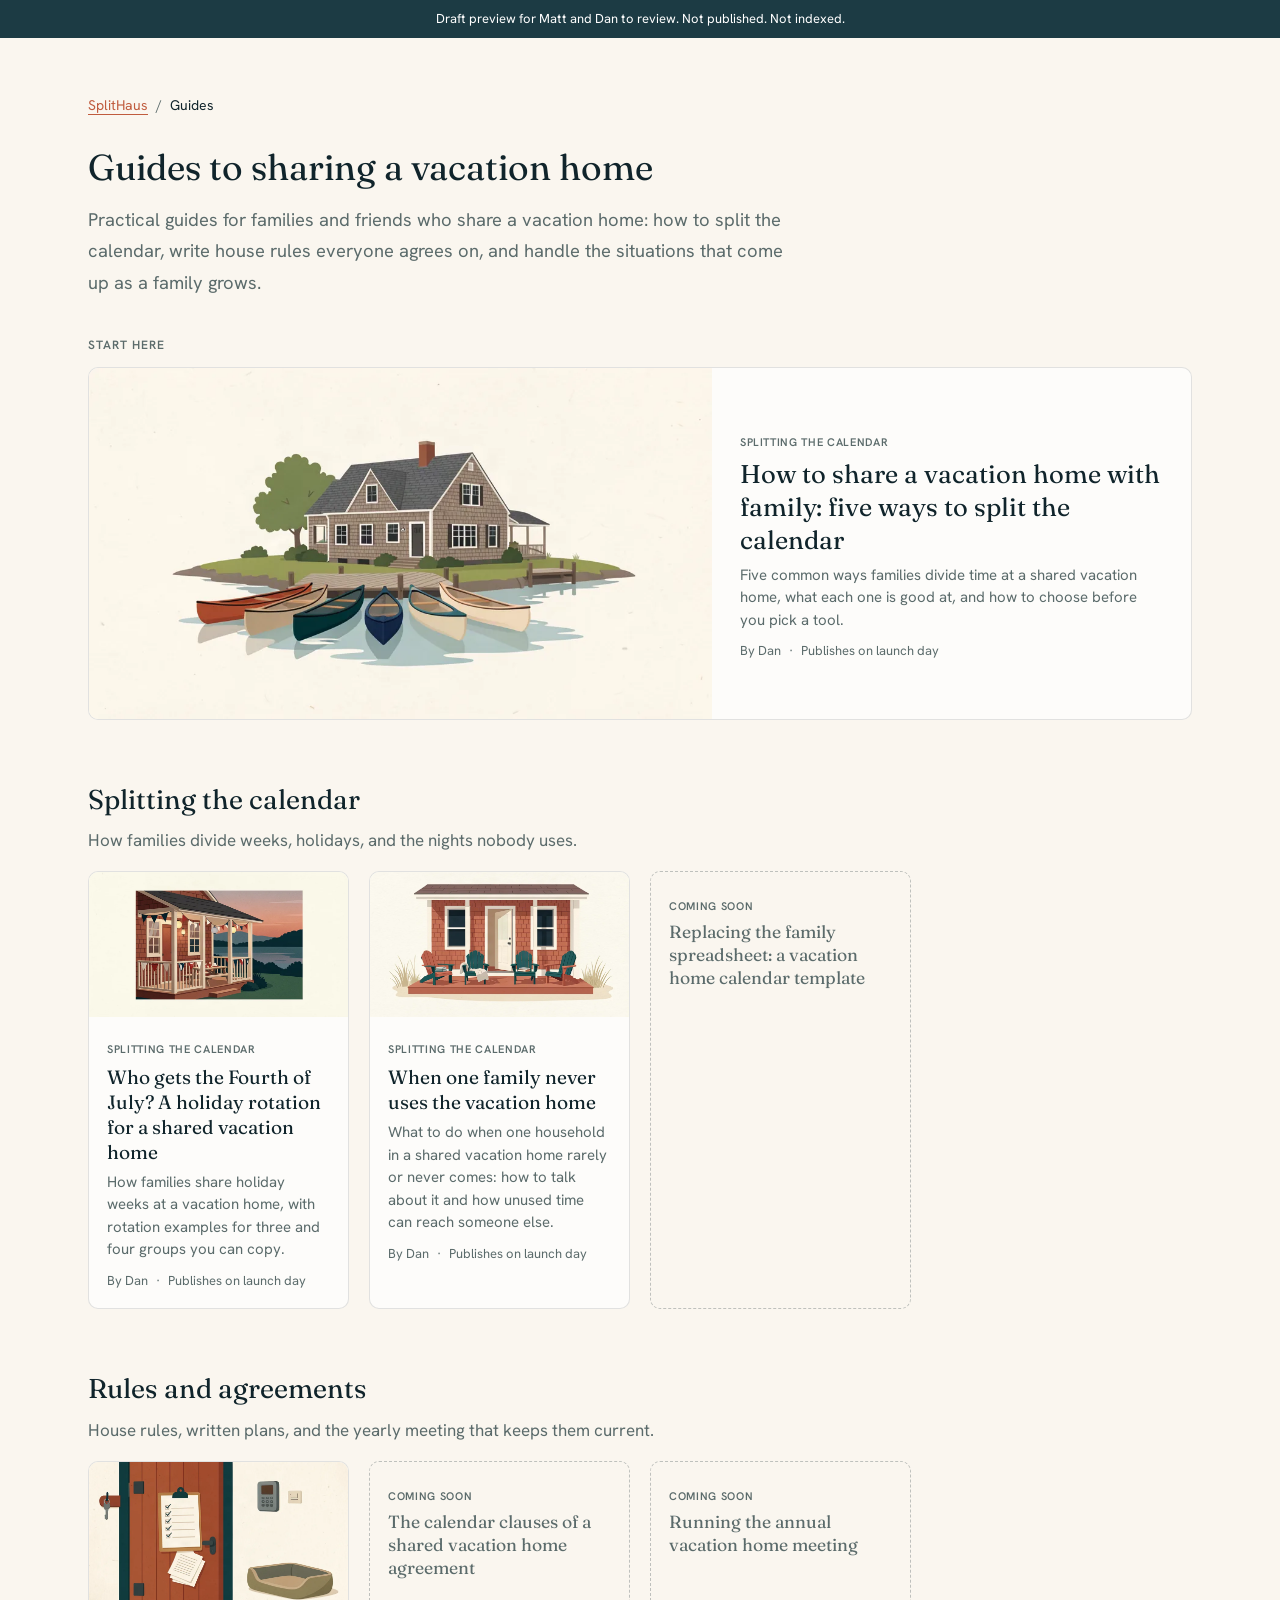
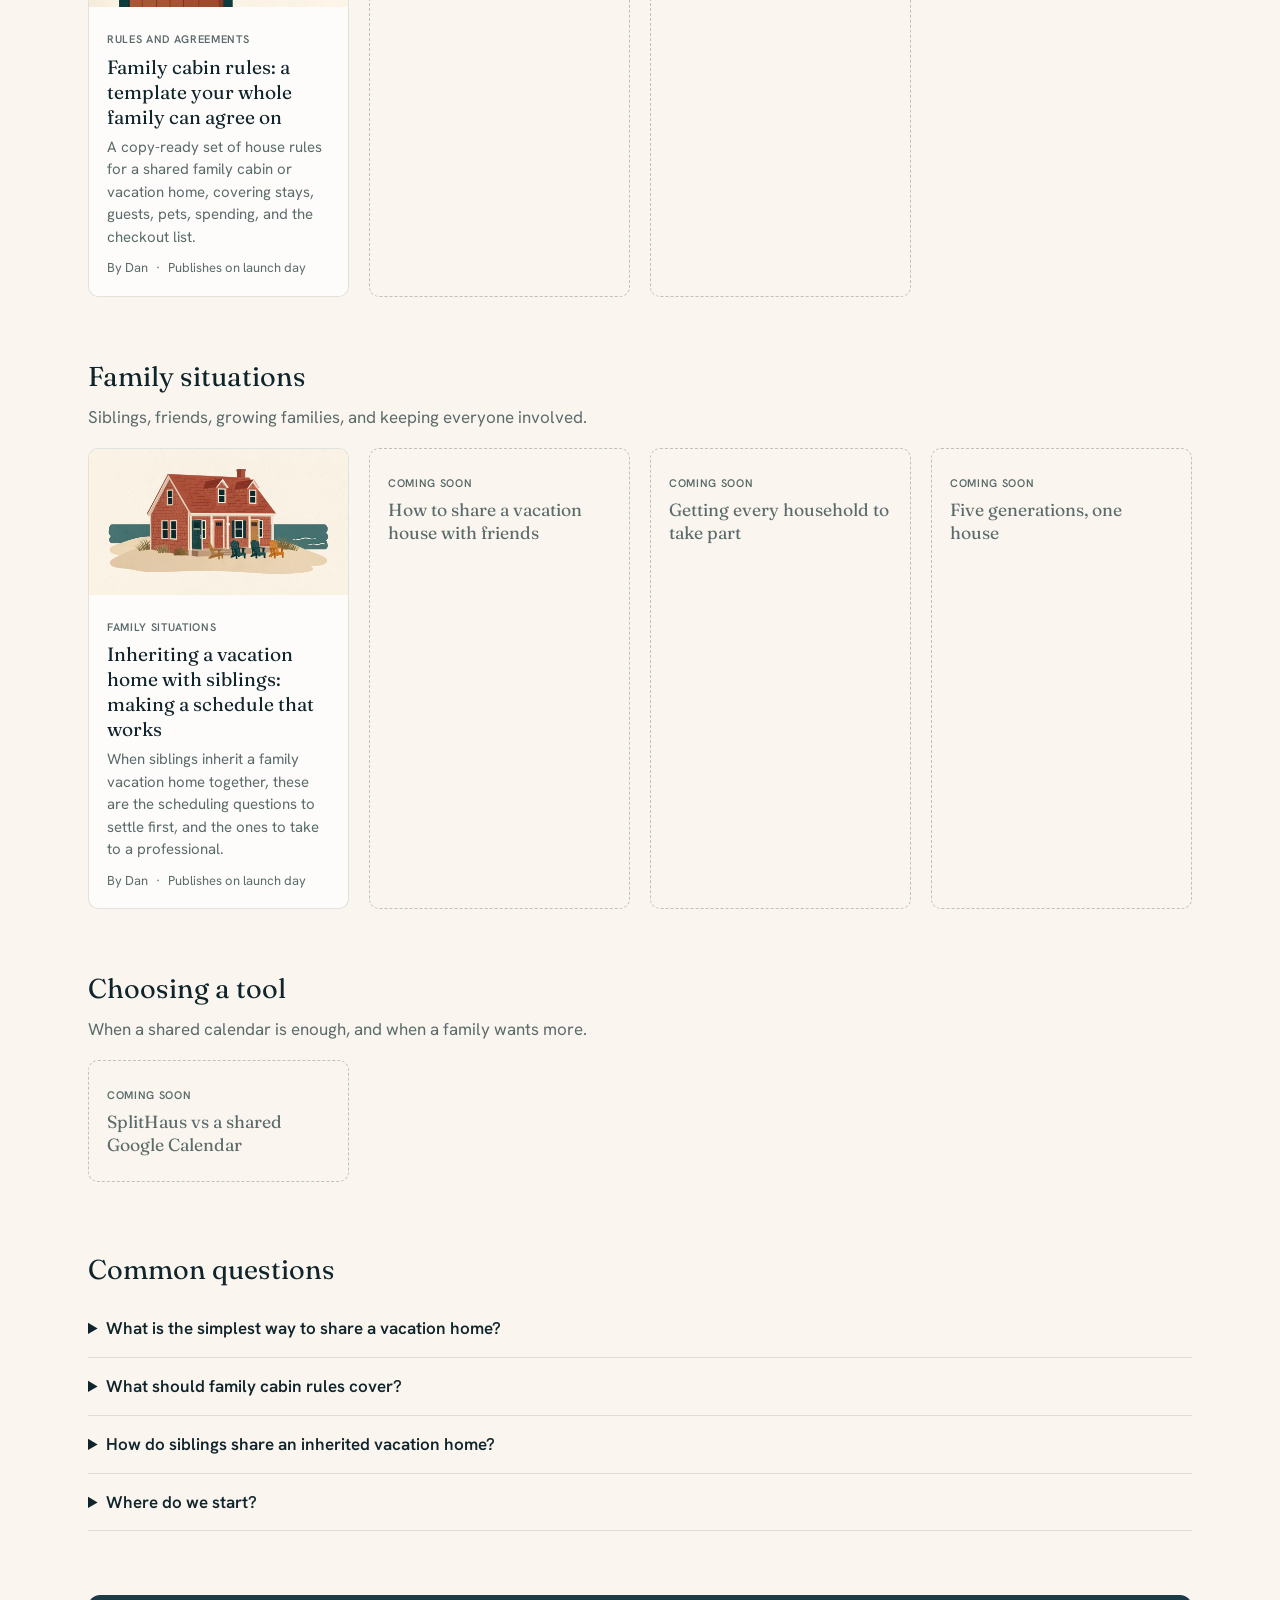
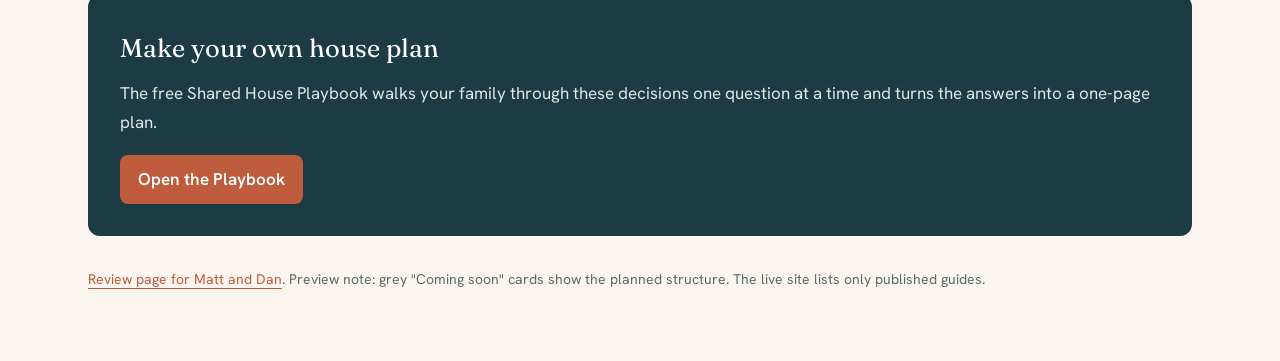
==== commit 485c6d5f: "Launch batch: posts 5 and 8, review page for Matt and Dan, cross-links" ====
--- a/index.html
+++ b/index.html
@@ -1 +1 @@
-<!doctype html><html lang="en"><head><meta charset="utf-8"><meta name="viewport" content="width=device-width,initial-scale=1"><title>Guides to sharing a vacation home | SplitHaus</title><meta name="description" content="Practical guides for families who share a vacation home: splitting the calendar, house rules, and family situations."><meta name="robots" content="noindex,nofollow"><link rel="preconnect" href="https://fonts.googleapis.com"><link href="https://fonts.googleapis.com/css2?family=Fraunces:opsz@9..144&family=Hanken+Grotesk:wght@400;600&display=swap" rel="stylesheet"><link rel="stylesheet" href="style.css"></head><body><div class="banner">Draft preview for review. Not published. Not indexed.</div><main class="wrap wide"><nav class="crumb" aria-label="Breadcrumb"><a href="https://www.splithaus.com/">SplitHaus</a><span>/</span>Guides</nav><h1>Guides to sharing a vacation home</h1><p class="lead">Practical guides for families and friends who share a vacation home: how to split the calendar, write house rules everyone agrees on, and handle the situations that come up as a family grows.</p><section class="topic" style="margin-top:36px"><p class="label">Start here</p><a class="card feature" href="how-to-share-a-vacation-home-with-family/"><img src="images/share.webp" alt="A lake house with a dock and canoes on calm water" loading="lazy"><div class="t"><span class="pill">Splitting the calendar</span><h3>How to share a vacation home with family: five ways to split the calendar</h3><p>Five common ways families divide time at a shared vacation home, what each one is good at, and how to choose before you pick a tool.</p><p class="by">By Dan<span style="margin:0 8px">&middot;</span>Publishes on launch day</p></div></a></section><section class="topic" id="calendar"><h2>Splitting the calendar</h2><p class="d">How families divide weeks, holidays, and the nights nobody uses.</p><div class="grid"><div class="card soon"><div class="t"><span class="pill">Coming soon</span><h3>Who gets the Fourth of July? A holiday rotation example</h3></div></div><div class="card soon"><div class="t"><span class="pill">Coming soon</span><h3>When one family never uses the house</h3></div></div><div class="card soon"><div class="t"><span class="pill">Coming soon</span><h3>Replacing the family spreadsheet: a vacation home calendar template</h3></div></div></div></section><section class="topic" id="rules"><h2>Rules and agreements</h2><p class="d">House rules, written plans, and the yearly meeting that keeps them current.</p><div class="grid"><a class="card" href="family-cabin-rules-template/"><img src="images/rules.webp" alt="A cabin door with a checklist, a key, and a pet bed" loading="lazy"><div class="t"><span class="pill">Rules and agreements</span><h3>Family cabin rules: a template your whole family can agree on</h3><p>A copy-ready set of house rules for a shared family cabin or vacation home, covering stays, guests, pets, spending, and the checkout list.</p><p class="by">By Dan<span style="margin:0 8px">&middot;</span>Publishes on launch day</p></div></a><div class="card soon"><div class="t"><span class="pill">Coming soon</span><h3>The calendar clauses of a shared vacation home agreement</h3></div></div><div class="card soon"><div class="t"><span class="pill">Coming soon</span><h3>Running the annual vacation home meeting</h3></div></div></div></section><section class="topic" id="family"><h2>Family situations</h2><p class="d">Siblings, friends, growing families, and keeping everyone involved.</p><div class="grid"><a class="card" href="inheriting-a-vacation-home-with-siblings/"><img src="images/siblings.webp" alt="A beach house with three doors and a row of chairs facing the sea" loading="lazy"><div class="t"><span class="pill">Family situations</span><h3>Inheriting a vacation home with siblings: making a schedule that works</h3><p>When siblings inherit a family vacation home together, these are the scheduling questions to settle first, and the ones to take to a professional.</p><p class="by">By Dan<span style="margin:0 8px">&middot;</span>Publishes week 1 after launch</p></div></a><div class="card soon"><div class="t"><span class="pill">Coming soon</span><h3>How to share a vacation house with friends</h3></div></div><div class="card soon"><div class="t"><span class="pill">Coming soon</span><h3>Getting every household to take part</h3></div></div><div class="card soon"><div class="t"><span class="pill">Coming soon</span><h3>Five generations, one house</h3></div></div></div></section><section class="topic" id="tools"><h2>Choosing a tool</h2><p class="d">When a shared calendar is enough, and when a family wants more.</p><div class="grid"><div class="card soon"><div class="t"><span class="pill">Coming soon</span><h3>SplitHaus vs a shared Google Calendar</h3></div></div></div></section><section class="faq"><h2>Common questions</h2><details><summary>What is the simplest way to share a vacation home?</summary><p>For two or three groups, a rotation of equal blocks with a release date for unused time is the easiest to explain and keep track of. <a href="how-to-share-a-vacation-home-with-family/">Five ways to split the calendar</a></p></details><details><summary>What should family cabin rules cover?</summary><p>How many people can stay, guests and pets, what anyone can spend without asking, the checkout list, and how the rules change. <a href="family-cabin-rules-template/">The family cabin rules template</a></p></details><details><summary>How do siblings share an inherited vacation home?</summary><p>Agree who shares it, how much time each household gets, how holidays work, and who looks after the house. Take ownership and tax questions to a professional. <a href="inheriting-a-vacation-home-with-siblings/">Inheriting a vacation home with siblings</a></p></details><details><summary>Where do we start?</summary><p>Answer a few questions together and write the answers down. The free Shared House Playbook walks you through them one at a time. <a href="https://www.splithaus.com/playbook">Open the Shared House Playbook</a></p></details></section><section class="cta"><h2>Make your own house plan</h2><p>The free Shared House Playbook walks your family through these decisions one question at a time and turns the answers into a one-page plan.</p><a class="btn" href="https://www.splithaus.com/playbook">Open the Playbook</a></section><p class="meta" style="margin-top:32px">Preview note: grey "Coming soon" cards show the planned structure. The live site lists only published guides.</p></main></body></html>+<!doctype html><html lang="en"><head><meta charset="utf-8"><meta name="viewport" content="width=device-width,initial-scale=1"><title>Guides to sharing a vacation home | SplitHaus</title><meta name="description" content="Practical guides for families who share a vacation home: splitting the calendar, house rules, and family situations."><meta name="robots" content="noindex,nofollow"><link rel="preconnect" href="https://fonts.googleapis.com"><link href="https://fonts.googleapis.com/css2?family=Fraunces:opsz@9..144&family=Hanken+Grotesk:wght@400;600&display=swap" rel="stylesheet"><link rel="stylesheet" href="style.css"></head><body><div class="banner">Draft preview for Matt and Dan to review. Not published. Not indexed.</div><main class="wrap wide"><nav class="crumb" aria-label="Breadcrumb"><a href="https://www.splithaus.com/">SplitHaus</a><span>/</span>Guides</nav><h1>Guides to sharing a vacation home</h1><p class="lead">Practical guides for families and friends who share a vacation home: how to split the calendar, write house rules everyone agrees on, and handle the situations that come up as a family grows.</p><section class="topic" style="margin-top:36px"><p class="label">Start here</p><a class="card feature" href="how-to-share-a-vacation-home-with-family/"><img src="images/share.webp" alt="A lake house with a dock and canoes on calm water" loading="lazy"><div class="t"><span class="pill">Splitting the calendar</span><h3>How to share a vacation home with family: five ways to split the calendar</h3><p>Five common ways families divide time at a shared vacation home, what each one is good at, and how to choose before you pick a tool.</p><p class="by">By Dan<span style="margin:0 8px">&middot;</span>Publishes on launch day</p></div></a></section><section class="topic" id="calendar"><h2>Splitting the calendar</h2><p class="d">How families divide weeks, holidays, and the nights nobody uses.</p><div class="grid"><a class="card" href="who-gets-the-fourth-of-july/"><img src="images/fourth.webp" alt="A lakeside cabin porch with red, white, and blue bunting and a table set for dinner" loading="lazy"><div class="t"><span class="pill">Splitting the calendar</span><h3>Who gets the Fourth of July? A holiday rotation for a shared vacation home</h3><p>How families share holiday weeks at a vacation home, with rotation examples for three and four groups you can copy.</p><p class="by">By Dan<span style="margin:0 8px">&middot;</span>Publishes on launch day</p></div></a><a class="card" href="when-one-family-never-uses-the-vacation-home/"><img src="images/unused.webp" alt="A porch with four chairs, one empty and set a little apart, by an open front door" loading="lazy"><div class="t"><span class="pill">Splitting the calendar</span><h3>When one family never uses the vacation home</h3><p>What to do when one household in a shared vacation home rarely or never comes: how to talk about it and how unused time can reach someone else.</p><p class="by">By Dan<span style="margin:0 8px">&middot;</span>Publishes on launch day</p></div></a><div class="card soon"><div class="t"><span class="pill">Coming soon</span><h3>Replacing the family spreadsheet: a vacation home calendar template</h3></div></div></div></section><section class="topic" id="rules"><h2>Rules and agreements</h2><p class="d">House rules, written plans, and the yearly meeting that keeps them current.</p><div class="grid"><a class="card" href="family-cabin-rules-template/"><img src="images/rules.webp" alt="A cabin door with a checklist, a key, and a pet bed" loading="lazy"><div class="t"><span class="pill">Rules and agreements</span><h3>Family cabin rules: a template your whole family can agree on</h3><p>A copy-ready set of house rules for a shared family cabin or vacation home, covering stays, guests, pets, spending, and the checkout list.</p><p class="by">By Dan<span style="margin:0 8px">&middot;</span>Publishes on launch day</p></div></a><div class="card soon"><div class="t"><span class="pill">Coming soon</span><h3>The calendar clauses of a shared vacation home agreement</h3></div></div><div class="card soon"><div class="t"><span class="pill">Coming soon</span><h3>Running the annual vacation home meeting</h3></div></div></div></section><section class="topic" id="family"><h2>Family situations</h2><p class="d">Siblings, friends, growing families, and keeping everyone involved.</p><div class="grid"><a class="card" href="inheriting-a-vacation-home-with-siblings/"><img src="images/siblings.webp" alt="A beach house with three doors and a row of chairs facing the sea" loading="lazy"><div class="t"><span class="pill">Family situations</span><h3>Inheriting a vacation home with siblings: making a schedule that works</h3><p>When siblings inherit a family vacation home together, these are the scheduling questions to settle first, and the ones to take to a professional.</p><p class="by">By Dan<span style="margin:0 8px">&middot;</span>Publishes on launch day</p></div></a><div class="card soon"><div class="t"><span class="pill">Coming soon</span><h3>How to share a vacation house with friends</h3></div></div><div class="card soon"><div class="t"><span class="pill">Coming soon</span><h3>Getting every household to take part</h3></div></div><div class="card soon"><div class="t"><span class="pill">Coming soon</span><h3>Five generations, one house</h3></div></div></div></section><section class="topic" id="tools"><h2>Choosing a tool</h2><p class="d">When a shared calendar is enough, and when a family wants more.</p><div class="grid"><div class="card soon"><div class="t"><span class="pill">Coming soon</span><h3>SplitHaus vs a shared Google Calendar</h3></div></div></div></section><section class="faq"><h2>Common questions</h2><details><summary>What is the simplest way to share a vacation home?</summary><p>For two or three groups, a rotation of equal blocks with a release date for unused time is the easiest to explain and keep track of. <a href="how-to-share-a-vacation-home-with-family/">Five ways to split the calendar</a></p></details><details><summary>What should family cabin rules cover?</summary><p>How many people can stay, guests and pets, what anyone can spend without asking, the checkout list, and how the rules change. <a href="family-cabin-rules-template/">The family cabin rules template</a></p></details><details><summary>How do siblings share an inherited vacation home?</summary><p>Agree who shares it, how much time each household gets, how holidays work, and who looks after the house. Take ownership and tax questions to a professional. <a href="inheriting-a-vacation-home-with-siblings/">Inheriting a vacation home with siblings</a></p></details><details><summary>Where do we start?</summary><p>Answer a few questions together and write the answers down. The free Shared House Playbook walks you through them one at a time. <a href="https://www.splithaus.com/playbook">Open the Shared House Playbook</a></p></details></section><section class="cta"><h2>Make your own house plan</h2><p>The free Shared House Playbook walks your family through these decisions one question at a time and turns the answers into a one-page plan.</p><a class="btn" href="https://www.splithaus.com/playbook">Open the Playbook</a></section><p class="meta" style="margin-top:32px"><a href="review/">Review page for Matt and Dan</a>. Preview note: grey "Coming soon" cards show the planned structure. The live site lists only published guides.</p></main></body></html>
--- a/style.css
+++ b/style.css
@@ -38,4 +38,5 @@
 
 .card p.by{margin-top:10px;font-size:13px;color:var(--muted)}
 .author{margin-top:48px;border-top:1px solid var(--line);padding-top:20px}.author p{margin:4px 0 0}
+.checks li{margin:8px 0}
 footer.f{margin-top:40px;font-size:14px}
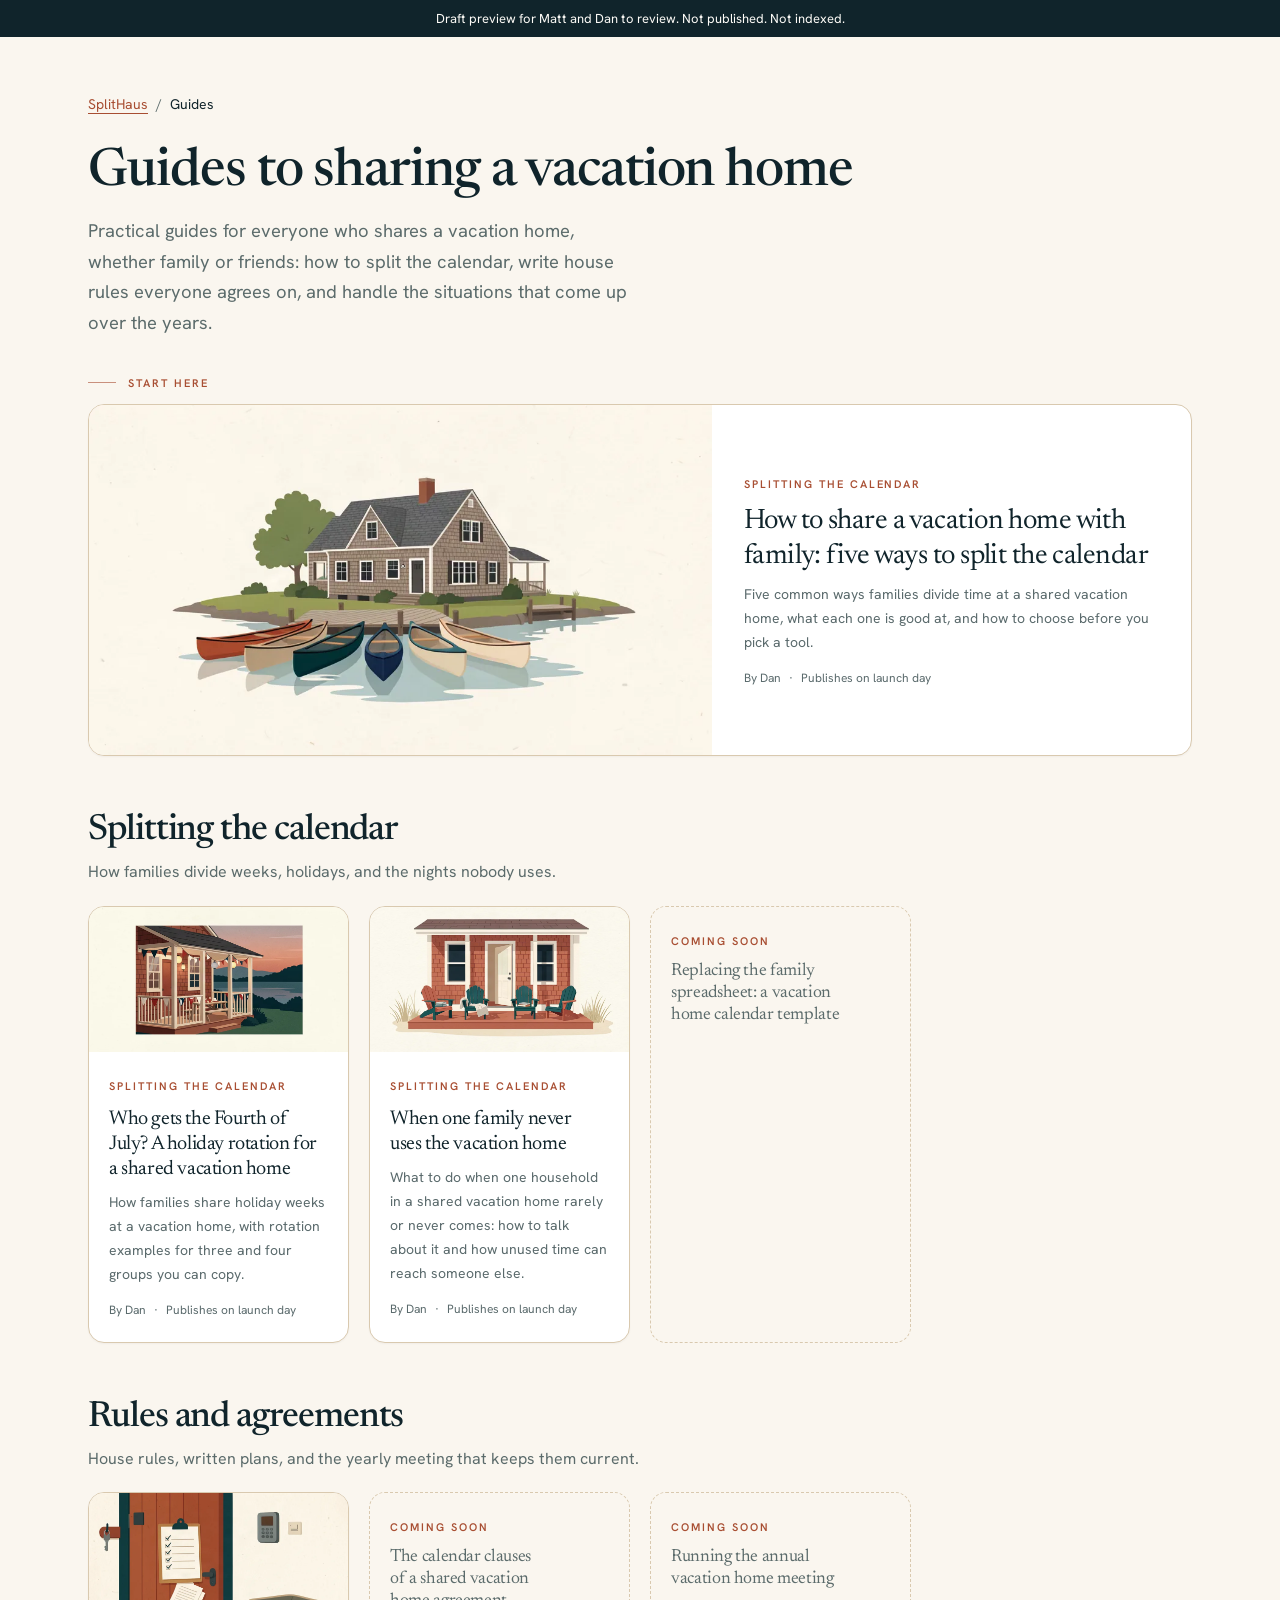
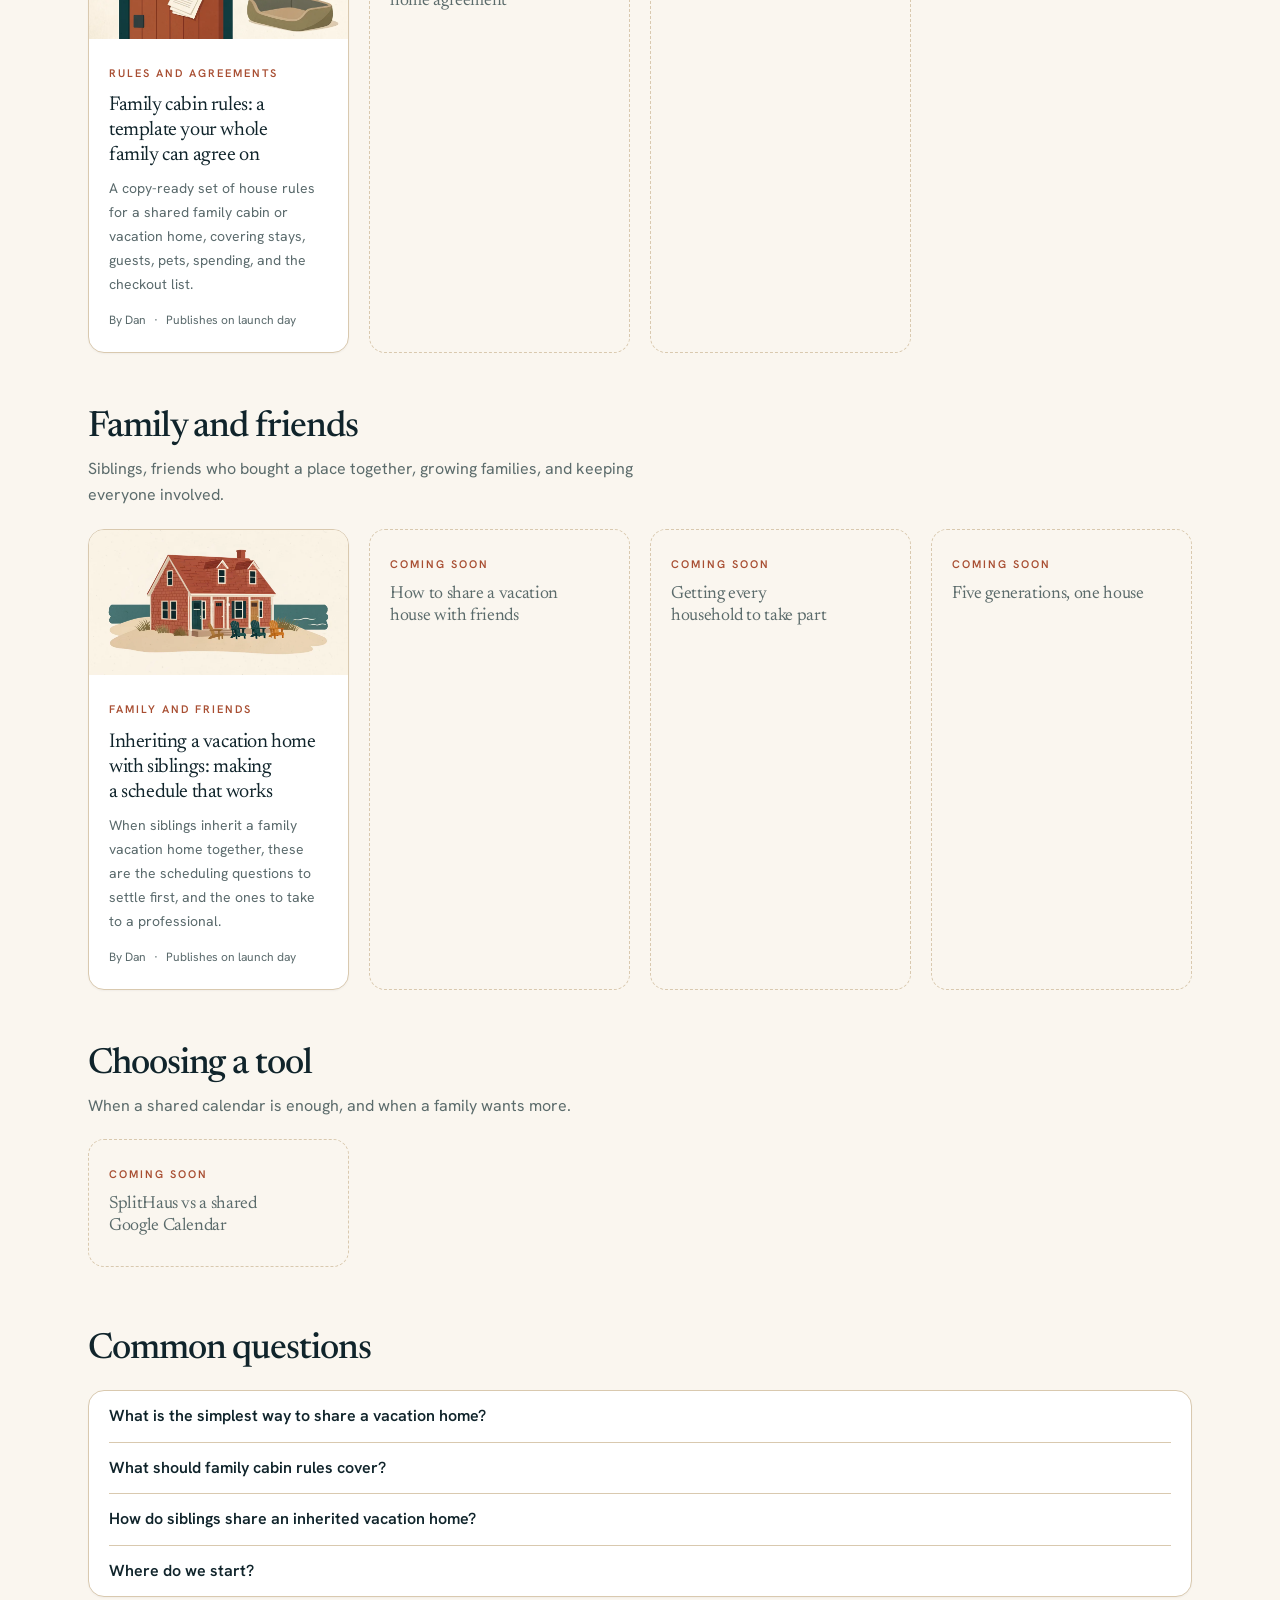
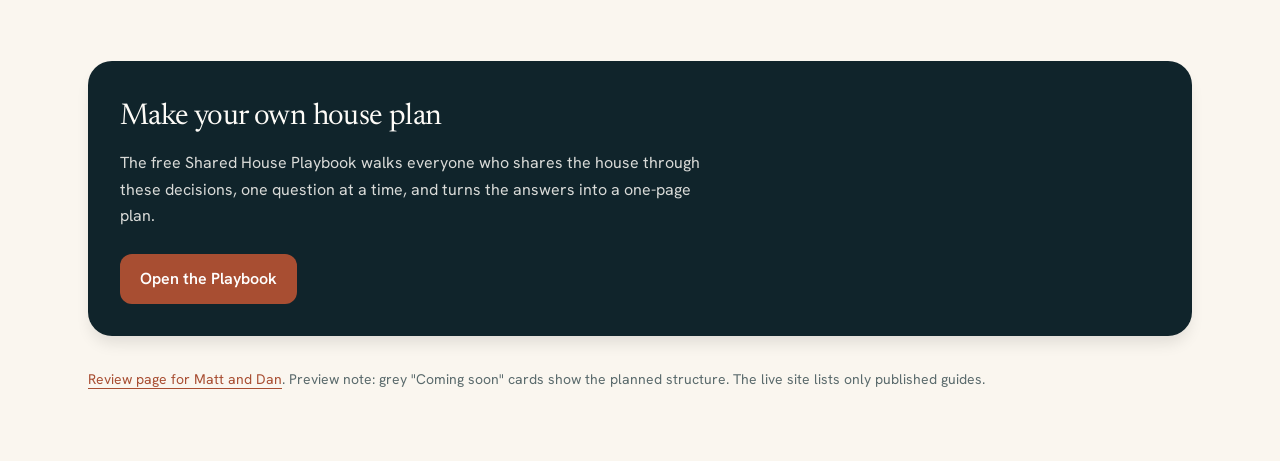
==== commit df206c28: "Apply SplitHaus brand guidelines: Newsreader serif, brand tokens, eyebrows, cards, CTA, wording" ====
--- a/index.html
+++ b/index.html
@@ -1 +1 @@
-<!doctype html><html lang="en"><head><meta charset="utf-8"><meta name="viewport" content="width=device-width,initial-scale=1"><title>Guides to sharing a vacation home | SplitHaus</title><meta name="description" content="Practical guides for families who share a vacation home: splitting the calendar, house rules, and family situations."><meta name="robots" content="noindex,nofollow"><link rel="preconnect" href="https://fonts.googleapis.com"><link href="https://fonts.googleapis.com/css2?family=Fraunces:opsz@9..144&family=Hanken+Grotesk:wght@400;600&display=swap" rel="stylesheet"><link rel="stylesheet" href="style.css"></head><body><div class="banner">Draft preview for Matt and Dan to review. Not published. Not indexed.</div><main class="wrap wide"><nav class="crumb" aria-label="Breadcrumb"><a href="https://www.splithaus.com/">SplitHaus</a><span>/</span>Guides</nav><h1>Guides to sharing a vacation home</h1><p class="lead">Practical guides for families and friends who share a vacation home: how to split the calendar, write house rules everyone agrees on, and handle the situations that come up as a family grows.</p><section class="topic" style="margin-top:36px"><p class="label">Start here</p><a class="card feature" href="how-to-share-a-vacation-home-with-family/"><img src="images/share.webp" alt="A lake house with a dock and canoes on calm water" loading="lazy"><div class="t"><span class="pill">Splitting the calendar</span><h3>How to share a vacation home with family: five ways to split the calendar</h3><p>Five common ways families divide time at a shared vacation home, what each one is good at, and how to choose before you pick a tool.</p><p class="by">By Dan<span style="margin:0 8px">&middot;</span>Publishes on launch day</p></div></a></section><section class="topic" id="calendar"><h2>Splitting the calendar</h2><p class="d">How families divide weeks, holidays, and the nights nobody uses.</p><div class="grid"><a class="card" href="who-gets-the-fourth-of-july/"><img src="images/fourth.webp" alt="A lakeside cabin porch with red, white, and blue bunting and a table set for dinner" loading="lazy"><div class="t"><span class="pill">Splitting the calendar</span><h3>Who gets the Fourth of July? A holiday rotation for a shared vacation home</h3><p>How families share holiday weeks at a vacation home, with rotation examples for three and four groups you can copy.</p><p class="by">By Dan<span style="margin:0 8px">&middot;</span>Publishes on launch day</p></div></a><a class="card" href="when-one-family-never-uses-the-vacation-home/"><img src="images/unused.webp" alt="A porch with four chairs, one empty and set a little apart, by an open front door" loading="lazy"><div class="t"><span class="pill">Splitting the calendar</span><h3>When one family never uses the vacation home</h3><p>What to do when one household in a shared vacation home rarely or never comes: how to talk about it and how unused time can reach someone else.</p><p class="by">By Dan<span style="margin:0 8px">&middot;</span>Publishes on launch day</p></div></a><div class="card soon"><div class="t"><span class="pill">Coming soon</span><h3>Replacing the family spreadsheet: a vacation home calendar template</h3></div></div></div></section><section class="topic" id="rules"><h2>Rules and agreements</h2><p class="d">House rules, written plans, and the yearly meeting that keeps them current.</p><div class="grid"><a class="card" href="family-cabin-rules-template/"><img src="images/rules.webp" alt="A cabin door with a checklist, a key, and a pet bed" loading="lazy"><div class="t"><span class="pill">Rules and agreements</span><h3>Family cabin rules: a template your whole family can agree on</h3><p>A copy-ready set of house rules for a shared family cabin or vacation home, covering stays, guests, pets, spending, and the checkout list.</p><p class="by">By Dan<span style="margin:0 8px">&middot;</span>Publishes on launch day</p></div></a><div class="card soon"><div class="t"><span class="pill">Coming soon</span><h3>The calendar clauses of a shared vacation home agreement</h3></div></div><div class="card soon"><div class="t"><span class="pill">Coming soon</span><h3>Running the annual vacation home meeting</h3></div></div></div></section><section class="topic" id="family"><h2>Family situations</h2><p class="d">Siblings, friends, growing families, and keeping everyone involved.</p><div class="grid"><a class="card" href="inheriting-a-vacation-home-with-siblings/"><img src="images/siblings.webp" alt="A beach house with three doors and a row of chairs facing the sea" loading="lazy"><div class="t"><span class="pill">Family situations</span><h3>Inheriting a vacation home with siblings: making a schedule that works</h3><p>When siblings inherit a family vacation home together, these are the scheduling questions to settle first, and the ones to take to a professional.</p><p class="by">By Dan<span style="margin:0 8px">&middot;</span>Publishes on launch day</p></div></a><div class="card soon"><div class="t"><span class="pill">Coming soon</span><h3>How to share a vacation house with friends</h3></div></div><div class="card soon"><div class="t"><span class="pill">Coming soon</span><h3>Getting every household to take part</h3></div></div><div class="card soon"><div class="t"><span class="pill">Coming soon</span><h3>Five generations, one house</h3></div></div></div></section><section class="topic" id="tools"><h2>Choosing a tool</h2><p class="d">When a shared calendar is enough, and when a family wants more.</p><div class="grid"><div class="card soon"><div class="t"><span class="pill">Coming soon</span><h3>SplitHaus vs a shared Google Calendar</h3></div></div></div></section><section class="faq"><h2>Common questions</h2><details><summary>What is the simplest way to share a vacation home?</summary><p>For two or three groups, a rotation of equal blocks with a release date for unused time is the easiest to explain and keep track of. <a href="how-to-share-a-vacation-home-with-family/">Five ways to split the calendar</a></p></details><details><summary>What should family cabin rules cover?</summary><p>How many people can stay, guests and pets, what anyone can spend without asking, the checkout list, and how the rules change. <a href="family-cabin-rules-template/">The family cabin rules template</a></p></details><details><summary>How do siblings share an inherited vacation home?</summary><p>Agree who shares it, how much time each household gets, how holidays work, and who looks after the house. Take ownership and tax questions to a professional. <a href="inheriting-a-vacation-home-with-siblings/">Inheriting a vacation home with siblings</a></p></details><details><summary>Where do we start?</summary><p>Answer a few questions together and write the answers down. The free Shared House Playbook walks you through them one at a time. <a href="https://www.splithaus.com/playbook">Open the Shared House Playbook</a></p></details></section><section class="cta"><h2>Make your own house plan</h2><p>The free Shared House Playbook walks your family through these decisions one question at a time and turns the answers into a one-page plan.</p><a class="btn" href="https://www.splithaus.com/playbook">Open the Playbook</a></section><p class="meta" style="margin-top:32px"><a href="review/">Review page for Matt and Dan</a>. Preview note: grey "Coming soon" cards show the planned structure. The live site lists only published guides.</p></main></body></html>+<!doctype html><html lang="en"><head><meta charset="utf-8"><meta name="viewport" content="width=device-width,initial-scale=1"><title>Guides to sharing a vacation home | SplitHaus</title><meta name="description" content="Practical guides for families who share a vacation home: splitting the calendar, house rules, and family situations."><meta name="robots" content="noindex,nofollow"><link rel="preconnect" href="https://fonts.googleapis.com"><link href="https://fonts.googleapis.com/css2?family=Newsreader:ital,opsz,wght@0,6..72,200..800;1,6..72,200..800&family=Hanken+Grotesk:wght@400;500;600;700&display=swap" rel="stylesheet"><link rel="stylesheet" href="style.css"></head><body><div class="banner">Draft preview for Matt and Dan to review. Not published. Not indexed.</div><main class="wrap wide"><nav class="crumb" aria-label="Breadcrumb"><a href="https://www.splithaus.com/">SplitHaus</a><span>/</span>Guides</nav><h1>Guides to sharing a vacation home</h1><p class="lead">Practical guides for everyone who shares a vacation home, whether family or friends: how to split the calendar, write house rules everyone agrees on, and handle the situations that come up over the years.</p><section class="topic" style="margin-top:36px"><p class="label rule">Start here</p><a class="card feature" href="how-to-share-a-vacation-home-with-family/"><img src="images/share.webp" alt="A lake house with a dock and canoes on calm water" loading="lazy"><div class="t"><span class="pill">Splitting the calendar</span><h3>How to share a vacation home with family: five ways to split the calendar</h3><p>Five common ways families divide time at a shared vacation home, what each one is good at, and how to choose before you pick a tool.</p><p class="by">By Dan<span style="margin:0 8px">&middot;</span>Publishes on launch day</p></div></a></section><section class="topic" id="calendar"><h2>Splitting the calendar</h2><p class="d">How families divide weeks, holidays, and the nights nobody uses.</p><div class="grid"><a class="card" href="who-gets-the-fourth-of-july/"><img src="images/fourth.webp" alt="A lakeside cabin porch with red, white, and blue bunting and a table set for dinner" loading="lazy"><div class="t"><span class="pill">Splitting the calendar</span><h3>Who gets the Fourth of July? A holiday rotation for a shared vacation home</h3><p>How families share holiday weeks at a vacation home, with rotation examples for three and four groups you can copy.</p><p class="by">By Dan<span style="margin:0 8px">&middot;</span>Publishes on launch day</p></div></a><a class="card" href="when-one-family-never-uses-the-vacation-home/"><img src="images/unused.webp" alt="A porch with four chairs, one empty and set a little apart, by an open front door" loading="lazy"><div class="t"><span class="pill">Splitting the calendar</span><h3>When one family never uses the vacation home</h3><p>What to do when one household in a shared vacation home rarely or never comes: how to talk about it and how unused time can reach someone else.</p><p class="by">By Dan<span style="margin:0 8px">&middot;</span>Publishes on launch day</p></div></a><div class="card soon"><div class="t"><span class="pill">Coming soon</span><h3>Replacing the family spreadsheet: a vacation home calendar template</h3></div></div></div></section><section class="topic" id="rules"><h2>Rules and agreements</h2><p class="d">House rules, written plans, and the yearly meeting that keeps them current.</p><div class="grid"><a class="card" href="family-cabin-rules-template/"><img src="images/rules.webp" alt="A cabin door with a checklist, a key, and a pet bed" loading="lazy"><div class="t"><span class="pill">Rules and agreements</span><h3>Family cabin rules: a template your whole family can agree on</h3><p>A copy-ready set of house rules for a shared family cabin or vacation home, covering stays, guests, pets, spending, and the checkout list.</p><p class="by">By Dan<span style="margin:0 8px">&middot;</span>Publishes on launch day</p></div></a><div class="card soon"><div class="t"><span class="pill">Coming soon</span><h3>The calendar clauses of a shared vacation home agreement</h3></div></div><div class="card soon"><div class="t"><span class="pill">Coming soon</span><h3>Running the annual vacation home meeting</h3></div></div></div></section><section class="topic" id="family"><h2>Family and friends</h2><p class="d">Siblings, friends who bought a place together, growing families, and keeping everyone involved.</p><div class="grid"><a class="card" href="inheriting-a-vacation-home-with-siblings/"><img src="images/siblings.webp" alt="A beach house with three doors and a row of chairs facing the sea" loading="lazy"><div class="t"><span class="pill">Family and friends</span><h3>Inheriting a vacation home with siblings: making a schedule that works</h3><p>When siblings inherit a family vacation home together, these are the scheduling questions to settle first, and the ones to take to a professional.</p><p class="by">By Dan<span style="margin:0 8px">&middot;</span>Publishes on launch day</p></div></a><div class="card soon"><div class="t"><span class="pill">Coming soon</span><h3>How to share a vacation house with friends</h3></div></div><div class="card soon"><div class="t"><span class="pill">Coming soon</span><h3>Getting every household to take part</h3></div></div><div class="card soon"><div class="t"><span class="pill">Coming soon</span><h3>Five generations, one house</h3></div></div></div></section><section class="topic" id="tools"><h2>Choosing a tool</h2><p class="d">When a shared calendar is enough, and when a family wants more.</p><div class="grid"><div class="card soon"><div class="t"><span class="pill">Coming soon</span><h3>SplitHaus vs a shared Google Calendar</h3></div></div></div></section><section class="faq"><h2>Common questions</h2><div class="surface"><details><summary>What is the simplest way to share a vacation home?</summary><p>For two or three groups, a rotation of equal blocks with a release date for unused time is the easiest to explain and keep track of. <a href="how-to-share-a-vacation-home-with-family/">Five ways to split the calendar</a></p></details><details><summary>What should family cabin rules cover?</summary><p>How many people can stay, guests and pets, what anyone can spend without asking, the checkout list, and how the rules change. <a href="family-cabin-rules-template/">The family cabin rules template</a></p></details><details><summary>How do siblings share an inherited vacation home?</summary><p>Agree who shares it, how much time each household gets, how holidays work, and who looks after the house. Take ownership and tax questions to a professional. <a href="inheriting-a-vacation-home-with-siblings/">Inheriting a vacation home with siblings</a></p></details><details><summary>Where do we start?</summary><p>Answer a few questions together and write the answers down. The free Shared House Playbook walks you through them one at a time. <a href="https://www.splithaus.com/playbook">Open the Shared House Playbook</a></p></details></div></section><section class="cta"><h2>Make your own house plan</h2><p>The free Shared House Playbook walks everyone who shares the house through these decisions, one question at a time, and turns the answers into a one-page plan.</p><a class="btn" href="https://www.splithaus.com/playbook">Open the Playbook</a></section><p class="meta" style="margin-top:32px"><a href="review/">Review page for Matt and Dan</a>. Preview note: grey "Coming soon" cards show the planned structure. The live site lists only published guides.</p></main></body></html>
--- a/style.css
+++ b/style.css
@@ -1,42 +1,53 @@
 
-:root{--cream:#faf6ef;--navy:#10242b;--teal:#1c3b44;--terra:#c05c3e;--sand:#d8cab0;--muted:#5b6b6b;--line:rgba(16,36,43,.12)}
-*{box-sizing:border-box}body{margin:0;background:var(--cream);color:var(--navy);font:17px/1.7 "Hanken Grotesk",-apple-system,BlinkMacSystemFont,"Segoe UI",sans-serif}
-.banner{background:var(--teal);color:#fff;font-size:13px;text-align:center;padding:8px 12px}
-.wrap{max-width:48rem;margin:0 auto;padding:56px 24px}.wide{max-width:72rem}
-a{color:var(--terra);text-underline-offset:4px}a:hover{color:#d4775b}
-nav.crumb{font-size:14px;margin-bottom:28px}nav.crumb span{margin:0 8px;color:var(--muted)}
-h1{font-family:"Fraunces",Georgia,serif;font-weight:400;font-size:2.25rem;line-height:1.2;margin:0}
-.lead{font-size:1.15rem;color:var(--muted);max-width:44rem;margin:16px 0 0}
-.meta{margin-top:14px;font-size:14px;color:var(--muted)}
-figure{margin:28px 0}figure img{width:100%;height:auto;border-radius:8px;display:block}
-.short{margin:0 0 28px;border:1px solid var(--line);background:rgba(255,255,255,.6);border-radius:8px;padding:20px}
-.label{margin:0;font-size:12px;font-weight:600;letter-spacing:.08em;text-transform:uppercase;color:var(--muted)}
-.short p.a{margin:8px 0 0}
-.toc{margin:0 0 36px;border-left:3px solid var(--sand);padding:4px 0 4px 18px}.toc ol{margin:8px 0 0;padding-left:20px;font-size:15px}.toc li{margin:2px 0}
-.body{color:var(--muted)}.body h2{font-family:"Fraunces",Georgia,serif;font-weight:400;color:var(--navy);font-size:1.6rem;margin:44px 0 12px;scroll-margin-top:16px}
-.body h3{color:var(--navy);font-size:1.15rem;margin:28px 0 8px}.body strong{color:var(--navy)}
-table{border-collapse:collapse;width:100%;font-size:15px;margin:24px 0}th,td{border-bottom:1px solid var(--line);padding:10px 8px;text-align:left;vertical-align:top}th{color:var(--navy)}
-.grid{display:grid;align-items:stretch;grid-template-columns:repeat(auto-fill,minmax(260px,1fr));gap:20px;margin:16px 0 0}
-.card{display:flex;flex-direction:column;border:1px solid var(--line);background:rgba(255,255,255,.65);border-radius:10px;overflow:hidden;text-decoration:none;color:var(--navy)}
-a.card:hover{border-color:var(--terra)}
+/* Tokens from apps/splithaus/app/globals.css (BRAND_GUIDELINES.md section 3). */
+:root{--cream:#faf6ef;--cream-dark:#f0e9dc;--paper:#fdfbf7;--ink-band:#10242b;--navy:#10242b;--terra:#c05c3e;--terra-deep:#a84e32;
+--cta:#a84e32;--cta-hover:#8f4229;--sand:#d8cab0;--text-muted:#5b6b6b;--muted-fg:hsl(188 9% 39%);--border:hsl(36 36% 77%);--card:#fff;
+--elev-card:0 1px 2px rgb(16 36 43 / .04);--elev-ledger-sm:0 6px 18px -8px rgb(16 36 43 / .18)}
+*{box-sizing:border-box}body{margin:0;background:var(--cream);color:var(--navy);font:1rem/1.65 "Hanken Grotesk",ui-sans-serif,system-ui,sans-serif}
+.banner{background:var(--ink-band);color:var(--paper);font-size:.8125rem;text-align:center;padding:8px 12px}
+.wrap{max-width:48rem;margin:0 auto;padding:3.5rem 1.5rem}.wide{max-width:72rem}
+a{color:var(--terra-deep);text-underline-offset:4px}a:hover{color:var(--navy)}
+nav.crumb{font-size:.875rem;margin-bottom:1.75rem}nav.crumb span{margin:0 8px;color:var(--text-muted)}
+.serif,h1{font-family:"Newsreader","Iowan Old Style","Palatino Linotype",Palatino,Georgia,serif;text-wrap:balance}
+h1{font-weight:500;letter-spacing:-.02em;line-height:1.06;font-size:clamp(2.25rem,6vw,3.3rem);margin:0}
+article h1{font-size:clamp(2rem,5vw,2.85rem);line-height:1.1}
+.lead{font-size:1.15rem;line-height:1.65;color:var(--text-muted);max-width:34rem;margin:1rem 0 0}
+.meta{margin-top:1rem;font-size:.875rem;color:var(--muted-fg)}
+figure{margin:1.75rem 0}figure img{width:100%;height:auto;border-radius:1rem;display:block}
+.surface{border:1px solid var(--border);background:var(--card);border-radius:1rem;box-shadow:var(--elev-card)}
+.short{margin:0 0 2rem;padding:1.25rem}
+.label{margin:0;font-size:.6875rem;font-weight:600;letter-spacing:.18em;text-transform:uppercase;color:var(--terra-deep)}
+.label.rule{display:flex;align-items:center;gap:.75rem}.label.rule:before{content:"";height:1px;width:1.75rem;background:rgb(168 78 50 / .6)}
+.short p.a{margin:.5rem 0 0}
+.toc{margin:0 0 2.5rem;border-left:3px solid var(--sand);padding:4px 0 4px 1.25rem}.toc ol{margin:.5rem 0 0;padding-left:1.25rem;font-size:.875rem;line-height:1.5rem}
+.body{color:var(--text-muted)}.body h2{font-family:"Newsreader",Georgia,serif;font-weight:400;letter-spacing:-.02em;line-height:1.2;color:var(--navy);font-size:1.5rem;margin:2.5rem 0 .75rem;scroll-margin-top:16px;text-wrap:balance}
+.body h3{color:var(--navy);font-size:1.25rem;font-weight:600;margin:2rem 0 .5rem}.body strong{color:var(--navy)}
+table{border-collapse:collapse;width:100%;font-size:.875rem;margin:1.5rem 0;font-variant-numeric:tabular-nums}th,td{border-bottom:1px solid var(--border);padding:.5rem .75rem;text-align:left;vertical-align:top}th{color:var(--navy)}
+.grid{display:grid;align-items:stretch;grid-template-columns:repeat(auto-fill,minmax(16.25rem,1fr));gap:1.25rem;margin:1.25rem 0 0}
+.card{display:flex;flex-direction:column;overflow:hidden;text-decoration:none;color:var(--navy);border:1px solid var(--border);background:var(--card);border-radius:1rem;box-shadow:var(--elev-card);transition:transform .2s,box-shadow .2s,border-color .2s}
+@media (hover:hover) and (pointer:fine){a.card:hover{transform:translateY(-4px);box-shadow:var(--elev-ledger-sm);border-color:#d9a895;color:var(--navy)}}
+@media (prefers-reduced-motion:reduce){.card{transition:none}a.card:hover{transform:none}}
 .card img{width:100%;aspect-ratio:16/9;object-fit:cover;display:block}
-.card .ph{display:block;aspect-ratio:16/9;background:repeating-linear-gradient(135deg,#efe8db 0 12px,#f4eee4 12px 24px)}
-.card div.t{padding:16px 18px 18px}.card h3{font-family:"Fraunces",Georgia,serif;font-weight:400;font-size:1.2rem;line-height:1.3;margin:0 0 6px}
-.card p{margin:0;font-size:15px;color:var(--muted);line-height:1.5}
-.card.soon{background:transparent;border:1px dashed rgba(16,36,43,.25);box-shadow:none}.card.soon div.t{padding:18px}.card.soon h3{color:var(--muted);font-size:1.1rem}.pill{display:inline-block;font-size:11px;font-weight:600;letter-spacing:.06em;text-transform:uppercase;color:var(--muted);margin-bottom:6px}
-.card.feature{display:grid;grid-template-columns:1.3fr 1fr;margin-top:12px}
-.card.feature img{height:100%;aspect-ratio:auto;min-height:280px}.card.feature div.t{padding:28px;align-self:center}.card.feature h3{font-size:1.6rem}
-@media(max-width:760px){.card.feature{grid-template-columns:1fr}.card.feature img{min-height:0;aspect-ratio:16/9}}
-section.topic{margin-top:56px}section.topic h2{font-family:"Fraunces",Georgia,serif;font-weight:400;font-size:1.7rem;margin:0}
-section.topic p.d{margin:4px 0 0;color:var(--muted)}
-.faq{margin-top:64px}.faq h2{font-family:"Fraunces",Georgia,serif;font-weight:400;font-size:1.7rem;margin:0 0 8px}
-.faq details{border-bottom:1px solid var(--line);padding:14px 0}.faq summary{cursor:pointer;font-weight:600}.faq p{margin:8px 0 0;color:var(--muted)}
-.cta{margin-top:64px;background:var(--teal);color:#fff;border-radius:12px;padding:32px}.cta h2{font-family:"Fraunces",Georgia,serif;font-weight:400;margin:0 0 8px;font-size:1.6rem}
-.cta p{margin:0 0 18px;color:#dfe7e7}.btn{display:inline-block;background:var(--terra);color:#fff;text-decoration:none;padding:10px 18px;border-radius:8px;font-weight:600}.btn:hover{color:#fff;background:#d4775b}
-.related{margin-top:56px;border-top:1px solid var(--line);padding-top:28px}.related h2{font-family:"Fraunces",Georgia,serif;font-weight:400;font-size:1.5rem;margin:0}
-.part{font-size:14px;color:var(--muted);margin:0 0 18px}
-
-.card p.by{margin-top:10px;font-size:13px;color:var(--muted)}
-.author{margin-top:48px;border-top:1px solid var(--line);padding-top:20px}.author p{margin:4px 0 0}
+.card div.t{padding:1.25rem}.card h3{font-family:"Newsreader",Georgia,serif;font-weight:400;letter-spacing:-.02em;font-size:1.25rem;line-height:1.25;margin:.5rem 0 .5rem;text-wrap:balance}
+.card p{margin:0;font-size:.875rem;color:var(--muted-fg);line-height:1.5rem}
+.card.soon{background:transparent;border:1px dashed var(--border);box-shadow:none}.card.soon h3{color:var(--text-muted);font-size:1.1rem}
+.pill{font-size:.6875rem;font-weight:600;letter-spacing:.18em;text-transform:uppercase;color:var(--terra-deep)}
+.card.feature{display:grid;grid-template-columns:1.3fr 1fr;margin-top:.75rem}
+.card.feature img{height:100%;aspect-ratio:auto;min-height:17.5rem}.card.feature div.t{padding:2rem;align-self:center}.card.feature h3{font-size:1.75rem}
+@media(max-width:760px){.card.feature{grid-template-columns:1fr}.card.feature img{min-height:0;aspect-ratio:16/9}.card.feature div.t{padding:1.25rem}}
+section.topic{margin-top:3.5rem}section.topic h2,.faq h2{font-family:"Newsreader",Georgia,serif;font-weight:500;letter-spacing:-.03em;line-height:1.08;font-size:2rem;margin:0;text-wrap:balance}
+@media(min-width:640px){section.topic h2,.faq h2{font-size:2.25rem}}
+section.topic p.d{margin:.5rem 0 0;color:var(--text-muted);max-width:65ch}
+.faq{margin-top:4rem}.faq .surface{margin-top:1.25rem;padding:0 1.25rem}
+.faq details{border-top:1px solid var(--border)}.faq details:first-child{border-top:0}
+.faq summary{cursor:pointer;font-weight:600;min-height:3rem;display:flex;align-items:center;padding:.75rem 0}.faq p{margin:0;padding-bottom:1rem;color:var(--text-muted);max-width:65ch}
+.cta{margin-top:4rem;background:var(--ink-band);color:var(--paper);border-radius:24px;padding:2rem;box-shadow:0 10px 15px -3px rgb(0 0 0 / .1)}
+.cta h2{font-family:"Newsreader",Georgia,serif;font-weight:400;letter-spacing:-.02em;margin:0 0 .5rem;font-size:1.875rem}
+.cta p{margin:0 0 1.5rem;opacity:.85;max-width:65ch}
+.btn{display:inline-flex;align-items:center;min-height:3rem;background:var(--cta);color:#fff;text-decoration:none;padding:.75rem 1.25rem;border-radius:.75rem;font-weight:600}.btn:hover{color:#fff;background:var(--cta-hover)}
+.related{margin-top:3.5rem;border-top:1px solid var(--border);padding-top:2rem}.related h2{font-family:"Newsreader",Georgia,serif;font-weight:400;letter-spacing:-.02em;font-size:1.5rem;margin:0}
+.part{font-size:.875rem;color:var(--muted-fg);margin:0 0 1.25rem}
+.author{margin-top:3rem;padding:1.25rem;border:1px solid var(--border);background:rgb(250 246 239 / .5);border-radius:1rem}.author p{margin:.5rem 0 0;color:var(--navy)}.author p.label{margin:0;color:var(--terra-deep)}
+.card p.by{margin-top:.75rem;font-size:.75rem}
 .checks li{margin:8px 0}
-footer.f{margin-top:40px;font-size:14px}
+footer.f{margin-top:2.5rem;font-size:.875rem}
